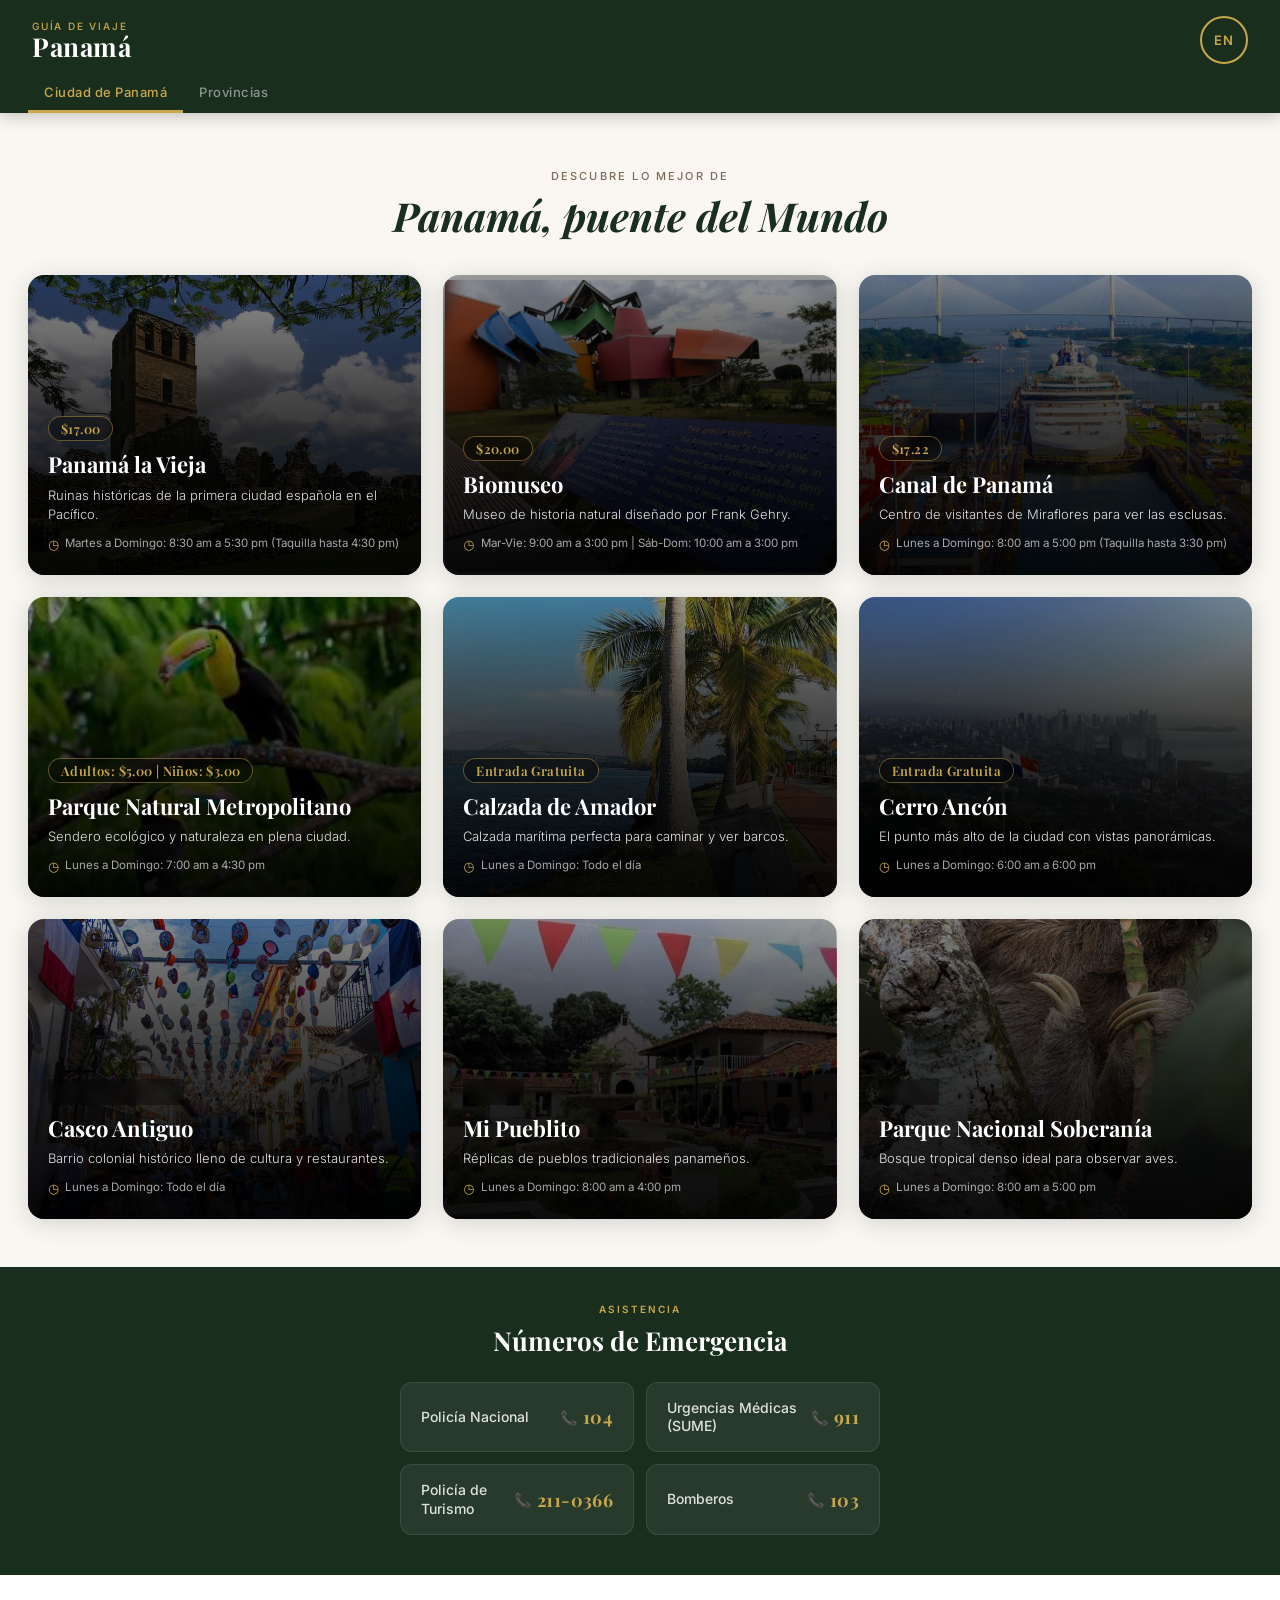
==== index.html @ 53aa110c "Add files via upload" ====
<!DOCTYPE html>
<html lang="es">
<head>
  <meta charset="UTF-8" />
  <meta name="viewport" content="width=device-width, initial-scale=1.0" />
  <title>Guía Turística — Panamá</title>
  <link rel="preconnect" href="https://fonts.googleapis.com" />
  <link rel="preconnect" href="https://fonts.gstatic.com" crossorigin />
  <link href="https://fonts.googleapis.com/css2?family=Playfair+Display:ital,wght@0,400;0,600;0,700;1,400&family=Inter:wght@300;400;500;600&display=swap" rel="stylesheet" />
  <link rel="stylesheet" href="style.css" />
</head>
<body>

  <!-- STICKY HEADER -->
  <header class="site-header">
    <div class="header-inner">
      <div class="header-brand">
        <span class="header-eyebrow" id="txt-eyebrow">Guía de Viaje</span>
        <h1 class="header-title">Panamá</h1>
      </div>
      <button class="lang-toggle" id="langToggle" aria-label="Switch language">
        <span class="lang-active" id="langLabel">EN</span>
      </button>
    </div>

    <!-- FILTER TABS -->
    <nav class="filter-nav" role="tablist">
      <button class="filter-btn active" data-region="ciudad" id="btn-ciudad" role="tab">
        <span id="txt-ciudad">Ciudad de Panamá</span>
      </button>
      <button class="filter-btn" data-region="provincias" id="btn-provincias" role="tab">
        <span id="txt-provincias">Provincias</span>
      </button>
    </nav>
  </header>

  <!-- MAIN CONTENT -->
  <main class="main-content">
    <!-- HERO -->
    <section class="hero">
      <p class="hero-sub" id="txt-hero-sub">Descubre lo mejor de</p>
      <h2 class="hero-heading" id="txt-hero-heading">La Encrucijada del Mundo</h2>
    </section>

    <!-- CARDS GRID -->
    <section class="cards-section">
      <div class="cards-grid" id="cardsGrid"></div>
    </section>

    <!-- EMERGENCY SECTION -->
    <section class="emergency-section" id="emergencySection">
      <div class="emergency-header">
        <span class="section-eyebrow" id="txt-emerg-eyebrow">Asistencia</span>
        <h2 class="section-title" id="txt-emerg-title">Números de Emergencia</h2>
      </div>
      <ul class="emergency-list" id="emergencyList"></ul>
    </section>

    <!-- FOOTER -->
    <footer class="site-footer">
      <p id="txt-footer">Diseñado para viajeros en Panamá · Información sujeta a cambios</p>
    </footer>
  </main>

  <script src="script.js"></script>
</body>
</html>
---- style.css ----
/* ===================================================
   PANAMÁ TOURIST GUIDE — Editorial Tropical Elegante
   =================================================== */

/* ---------- TOKENS ---------- */
:root {
  --c-jungle:    #1A2E1E;
  --c-sand:      #F2E8D9;
  --c-gold:      #C9A84C;
  --c-gold-dark: #A0782A;
  --c-ivory:     #FAF7F2;
  --c-ink:       #2A1F14;
  --c-muted:     #7A6B58;
  --c-white:     #FFFFFF;
  --c-emergency: #8B1A1A;

  --ff-display: 'Playfair Display', Georgia, serif;
  --ff-body:    'Inter', system-ui, sans-serif;

  --radius-card: 16px;
  --radius-btn:  40px;
  --shadow-card: 0 4px 24px rgba(26, 46, 30, 0.18);
  --shadow-soft: 0 2px 12px rgba(0, 0, 0, 0.08);

  --header-h: 112px;
}

/* ---------- RESET & BASE ---------- */
*, *::before, *::after { box-sizing: border-box; margin: 0; padding: 0; }

html { scroll-behavior: smooth; }

body {
  font-family: var(--ff-body);
  background: var(--c-ivory);
  color: var(--c-ink);
  -webkit-font-smoothing: antialiased;
  min-height: 100vh;
}

img { display: block; max-width: 100%; }

ul { list-style: none; }

a { color: inherit; text-decoration: none; }

/* ---------- STICKY HEADER ---------- */
.site-header {
  position: sticky;
  top: 0;
  z-index: 100;
  background: var(--c-jungle);
  box-shadow: 0 2px 16px rgba(0,0,0,0.25);
}

.header-inner {
  display: flex;
  align-items: center;
  justify-content: space-between;
  padding: 14px 20px 0;
}

.header-eyebrow {
  display: block;
  font-family: var(--ff-body);
  font-size: 10px;
  font-weight: 500;
  letter-spacing: 0.18em;
  text-transform: uppercase;
  color: var(--c-gold);
  margin-bottom: 2px;
}

.header-title {
  font-family: var(--ff-display);
  font-size: 26px;
  font-weight: 700;
  color: var(--c-white);
  line-height: 1;
  letter-spacing: 0.02em;
}

/* Language Toggle */
.lang-toggle {
  display: flex;
  align-items: center;
  justify-content: center;
  width: 48px;
  height: 48px;
  border-radius: 50%;
  border: 2px solid var(--c-gold);
  background: transparent;
  cursor: pointer;
  transition: background 0.2s, transform 0.15s;
  flex-shrink: 0;
}

.lang-toggle:hover { background: rgba(201, 168, 76, 0.15); }
.lang-toggle:active { transform: scale(0.93); }

.lang-active {
  font-family: var(--ff-body);
  font-size: 13px;
  font-weight: 600;
  letter-spacing: 0.06em;
  color: var(--c-gold);
}

/* Filter Nav */
.filter-nav {
  display: flex;
  gap: 0;
  padding: 10px 16px 0;
  overflow-x: auto;
  scrollbar-width: none;
}
.filter-nav::-webkit-scrollbar { display: none; }

.filter-btn {
  flex-shrink: 0;
  background: transparent;
  border: none;
  border-bottom: 3px solid transparent;
  color: rgba(255,255,255,0.5);
  font-family: var(--ff-body);
  font-size: 13px;
  font-weight: 500;
  letter-spacing: 0.04em;
  padding: 8px 16px 10px;
  cursor: pointer;
  transition: color 0.2s, border-color 0.2s;
  white-space: nowrap;
}

.filter-btn.active {
  color: var(--c-gold);
  border-bottom-color: var(--c-gold);
}

.filter-btn:hover:not(.active) {
  color: rgba(255,255,255,0.8);
}

/* ---------- HERO ---------- */
.hero {
  padding: 40px 24px 20px;
  text-align: center;
}

.hero-sub {
  font-family: var(--ff-body);
  font-size: 11px;
  font-weight: 500;
  letter-spacing: 0.2em;
  text-transform: uppercase;
  color: var(--c-muted);
  margin-bottom: 10px;
}

.hero-heading {
  font-family: var(--ff-display);
  font-size: clamp(28px, 8vw, 40px);
  font-weight: 700;
  font-style: italic;
  color: var(--c-jungle);
  line-height: 1.15;
}

/* ---------- CARDS SECTION ---------- */
.cards-section {
  padding: 8px 16px 32px;
}

.cards-grid {
  display: grid;
  grid-template-columns: 1fr;
  gap: 20px;
}

/* Card */
.card {
  position: relative;
  border-radius: var(--radius-card);
  overflow: hidden;
  min-height: 260px;
  display: flex;
  flex-direction: column;
  justify-content: flex-end;
  background-color: var(--c-sand);
  background-size: cover;
  background-position: center;
  box-shadow: var(--shadow-card);
  cursor: default;
  transition: transform 0.25s ease, box-shadow 0.25s ease;
}

.card:hover {
  transform: translateY(-3px);
  box-shadow: 0 10px 32px rgba(26, 46, 30, 0.28);
}

/* Dark gradient overlay for text legibility */
.card::before {
  content: '';
  position: absolute;
  inset: 0;
  background: linear-gradient(
    to bottom,
    rgba(0, 0, 0, 0.0) 0%,
    rgba(0, 0, 0, 0.4) 40%,
    rgba(0, 0, 0, 0.78) 100%
  );
  z-index: 1;
}

.card-body {
  position: relative;
  z-index: 2;
  padding: 20px 20px 22px;
}

.card-price {
  display: inline-block;
  font-family: var(--ff-display);
  font-size: 13px;
  font-weight: 600;
  color: var(--c-gold);
  background: rgba(0,0,0,0.35);
  border: 1px solid rgba(201, 168, 76, 0.45);
  border-radius: 20px;
  padding: 3px 12px;
  margin-bottom: 10px;
  letter-spacing: 0.03em;
  backdrop-filter: blur(4px);
}

.card-name {
  font-family: var(--ff-display);
  font-size: 22px;
  font-weight: 700;
  color: var(--c-white);
  line-height: 1.2;
  margin-bottom: 8px;
}

.card-detail {
  font-size: 13px;
  font-weight: 300;
  color: rgba(255,255,255,0.88);
  line-height: 1.5;
  margin-bottom: 10px;
}

.card-schedule {
  display: flex;
  align-items: flex-start;
  gap: 6px;
  font-size: 11.5px;
  color: rgba(255,255,255,0.65);
  font-weight: 400;
  line-height: 1.45;
}

.card-schedule::before {
  content: '◷';
  font-size: 13px;
  color: var(--c-gold);
  flex-shrink: 0;
  line-height: 1.4;
}

/* ---------- EMERGENCY SECTION ---------- */
/* Título principal */
.amenidades-titulo {
  font-family: 'Playfair Display', serif;  /* Elegante, como los títulos del sitio */
}

.emergency-section {
  background: var(--c-jungle);
  margin: 0 0 0 0;
  padding: 36px 20px 40px;
}

.emergency-header {
  text-align: center;
  margin-bottom: 24px;
}

.section-eyebrow {
  display: block;
  font-size: 10px;
  font-weight: 600;
  letter-spacing: 0.2em;
  text-transform: uppercase;
  color: var(--c-gold);
  margin-bottom: 8px;
}

.section-title {
  font-family: var(--ff-display);
  font-size: 26px;
  font-weight: 700;
  color: var(--c-white);
}

.emergency-list {
  display: grid;
  grid-template-columns: 1fr;
  gap: 12px;
  max-width: 480px;
  margin: 0 auto;
}

.emergency-item {
  display: flex;
  align-items: center;
  justify-content: space-between;
  background: rgba(255,255,255,0.06);
  border: 1px solid rgba(255,255,255,0.1);
  border-radius: 12px;
  padding: 16px 20px;
  gap: 12px;
  transition: background 0.2s;
}

.emergency-item:hover {
  background: rgba(201, 168, 76, 0.12);
}

.emergency-name {
  font-size: 14px;
  font-weight: 500;
  color: rgba(255,255,255,0.85);
  line-height: 1.3;
  flex: 1;
}

.emergency-link {
  display: inline-flex;
  align-items: center;
  gap: 6px;
  font-family: var(--ff-display);
  font-size: 18px;
  font-weight: 700;
  color: var(--c-gold);
  flex-shrink: 0;
  letter-spacing: 0.02em;
  transition: color 0.2s;
}

.emergency-link:hover { color: #E8C46A; }

.emergency-link::before {
  content: '📞';
  font-size: 14px;
}

/* ---------- FOOTER ---------- */
.site-footer {
  background: var(--c-white);
  border-top: 1px solid rgba(255,255,255,0.07);
  padding: 20px 24px 36px;
  text-align: center;
}

.site-footer p {
  font-size: 11px;
  color: rgba(255,255,255,0.3);
  letter-spacing: 0.05em;
  line-height: 1.6;
}

/* ---------- EMPTY STATE ---------- */
.empty-state {
  text-align: center;
  padding: 48px 24px;
  color: var(--c-muted);
}

.empty-state p {
  font-family: var(--ff-display);
  font-style: italic;
  font-size: 18px;
}

/* ---------- ENTER ANIMATION ---------- */
@keyframes fadeUp {
  from { opacity: 0; transform: translateY(14px); }
  to   { opacity: 1; transform: translateY(0); }
}

.card {
  animation: fadeUp 0.35s ease both;
}

/* Stagger delay via nth-child */
.card:nth-child(1)  { animation-delay: 0.04s; }
.card:nth-child(2)  { animation-delay: 0.08s; }
.card:nth-child(3)  { animation-delay: 0.12s; }
.card:nth-child(4)  { animation-delay: 0.16s; }
.card:nth-child(5)  { animation-delay: 0.20s; }
.card:nth-child(6)  { animation-delay: 0.24s; }
.card:nth-child(7)  { animation-delay: 0.28s; }
.card:nth-child(8)  { animation-delay: 0.32s; }
.card:nth-child(9)  { animation-delay: 0.36s; }

/* ---------- REDUCED MOTION ---------- */
@media (prefers-reduced-motion: reduce) {
  .card { animation: none; }
  .card:hover { transform: none; }
}

/* ---------- TABLET (480px+) ---------- */
@media (min-width: 480px) {
  .cards-grid {
    grid-template-columns: 1fr 1fr;
    gap: 18px;
  }

  .card { min-height: 300px; }
}

/* ---------- DESKTOP (768px+) ---------- */
@media (min-width: 768px) {
  .header-inner { padding: 16px 32px 0; }
  .filter-nav { padding: 12px 28px 0; }

  .hero { padding: 56px 32px 24px; }

  .cards-section { padding: 12px 28px 48px; }

  .cards-grid {
    grid-template-columns: repeat(3, 1fr);
    gap: 22px;
  }

  .emergency-list {
    grid-template-columns: 1fr 1fr;
  }
}
/* ==========================================
   INICIO ESTILOS: SECCIÓN AMENIDADES
   ========================================== */

.amenidades-section {
  padding: 4rem 1.25rem;
  background-color: #FFFFFF;
}

.amenidades-container {
  max-width: 1100px;
  margin: 0 auto;
}

.amenidades-header {
  text-align: center;
  margin-bottom: 2.5rem;
}

.amenidades-titulo { 
  color: #1A2E1E;
  font-size: 2rem;
  font-weight: 700;
  margin: 0 0 0.5rem;
}

.amenidades-subtitulo {
  color: #A0782A;
  font-size: 1rem;
  opacity: 0.7;
  margin: 0;
}

.amenidades-grid {
  display: grid;
  grid-template-columns: 1fr;
  gap: 1rem;
}

.amenidad-card {
  background-color: #1A2E1E;
  color: #FFFFFF;
  border-radius: 16px;
  padding: 1.25rem 1.5rem;
  display: flex;
  flex-direction: column;
  gap: 0.5rem;
  border: 1px solid rgba(0,0,0,0.07);
  box-shadow: 0 2px 10px rgba(0,0,0,0.06);
}

.amenidad-icono {
  font-size: 2rem;
  line-height: 1;
}

.amenidad-nombre {
  font-size: 1rem;
  font-weight: 600;
  margin: 0;
}

.amenidad-desc {
  font-size: 0.875rem;
  opacity: 0.65;
  margin: 0;
  line-height: 1.6;
}

@media (min-width: 600px) {
  .amenidades-grid {
    grid-template-columns: repeat(2, 1fr);
  }
}

@media (min-width: 960px) {
  .amenidades-grid {
    grid-template-columns: repeat(3, 1fr);
  }
}
/* ==========================================
   INICIO ESTILOS: SECCIÓN AMENIDADES
   ========================================== */

.amenidades-section {
  padding: 4rem 1.25rem;
  background-color: #f5f5f5; /* Ajusta al fondo de tu sitio */
}

.amenidades-container {
  max-width: 1100px;
  margin: 0 auto;
}

.amenidades-header {
  text-align: center;
  margin-bottom: 2.5rem;
}

.amenidades-titulo {
  font-family: 'Playfair Display', serif;
  font-size: 2rem;
  font-weight: 700;
  margin: 0 0 0.5rem;
}

.amenidades-subtitulo {
  font-family: 'Inter', sans-serif;
  font-size: 1rem;
  opacity: 0.65;
  margin: 0;
}

.amenidades-grid {
  display: grid;
  grid-template-columns: 1fr;
  gap: 1rem;
}

.amenidad-card {
  background-color: #1A2E1E;
  border-radius: 16px;
  padding: 1.25rem 1.5rem;
  display: flex;
  flex-direction: column;
  gap: 0.5rem;
  border: 1px solid rgba(0,0,0,0.07);
  box-shadow: 0 2px 10px rgba(0,0,0,0.06);
  transition: transform 0.2s ease;
}

.amenidad-card:hover {
  transform: translateY(-3px);
}

.amenidad-icono {
  font-size: 2rem;
  line-height: 1;
}

.amenidad-nombre {
  font-family: 'Inter', sans-serif;
  font-size: 1rem;
  font-weight: 600;
  margin: 0;
}

.amenidad-desc {
  font-family: 'Inter', sans-serif;
  font-size: 0.875rem;
  opacity: 0.65;
  margin: 0;
  line-height: 1.6;
}

@media (min-width: 600px) {
  .amenidades-grid { grid-template-columns: repeat(2, 1fr); }
}

@media (min-width: 960px) {
  .amenidades-grid { grid-template-columns: repeat(3, 1fr); }
  .amenidades-titulo { font-size: 2.5rem; }
}

/* ==========================================
   FIN ESTILOS: SECCIÓN AMENIDADES
   ========================================== */
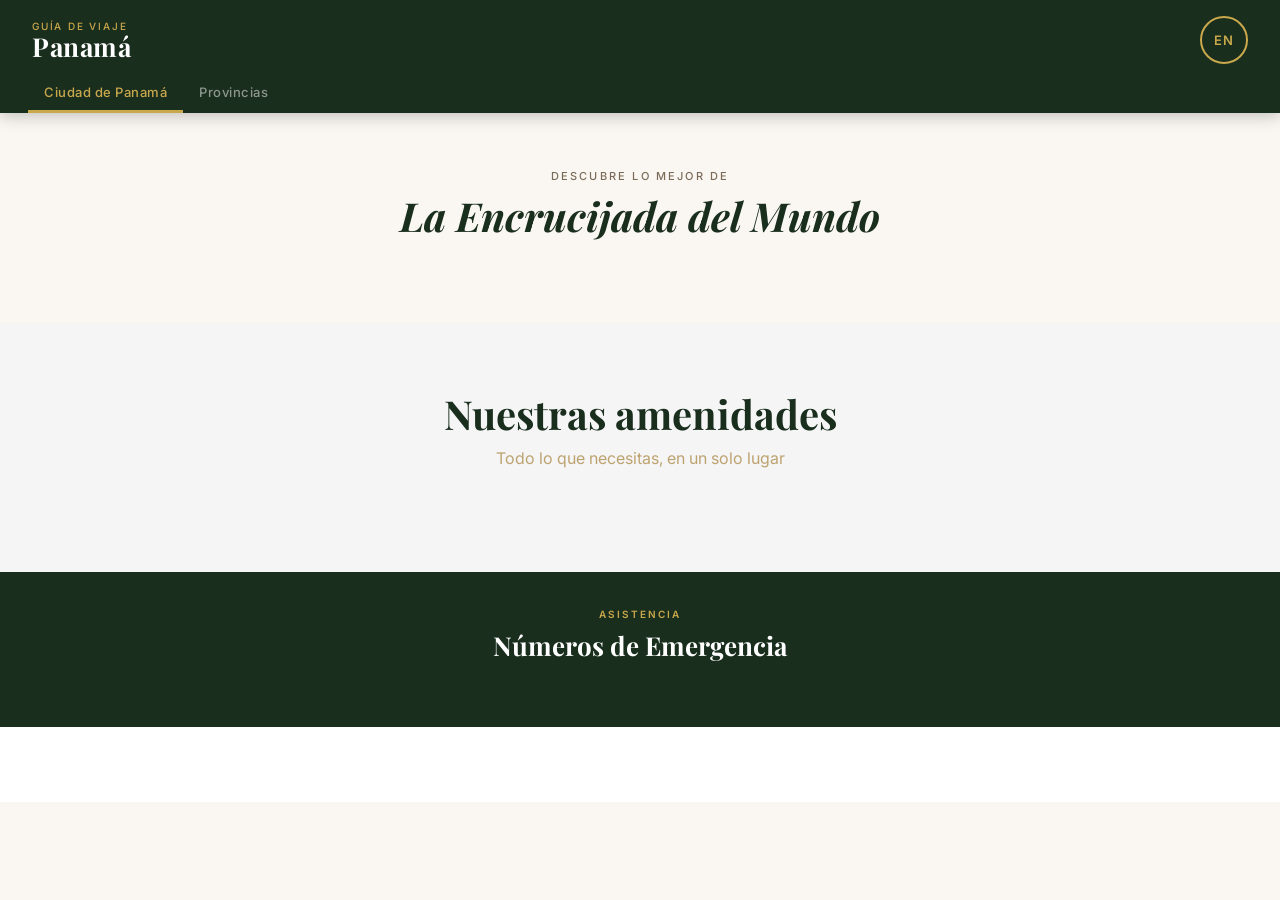
==== commit a75bad6b: "Rename index (2).html to index.html" ====
--- a/index.html
+++ b/index.html
@@ -36,6 +36,7 @@
 
   <!-- MAIN CONTENT -->
   <main class="main-content">
+
     <!-- HERO -->
     <section class="hero">
       <p class="hero-sub" id="txt-hero-sub">Descubre lo mejor de</p>
@@ -46,6 +47,22 @@
     <section class="cards-section">
       <div class="cards-grid" id="cardsGrid"></div>
     </section>
+
+    <!-- ==========================================
+         INICIO SECCIÓN: AMENIDADES
+         ========================================== -->
+    <section id="amenidades" class="amenidades-section">
+      <div class="amenidades-container">
+        <div class="amenidades-header">
+          <h2 class="amenidades-titulo" id="txt-amen-titulo">Nuestras amenidades</h2>
+          <p class="amenidades-subtitulo" id="txt-amen-subtitulo">Todo lo que necesitas, en un solo lugar</p>
+        </div>
+        <div class="amenidades-grid" id="amenidadesGrid"></div>
+      </div>
+    </section>
+    <!-- ==========================================
+         FIN SECCIÓN: AMENIDADES
+         ========================================== -->
 
     <!-- EMERGENCY SECTION -->
     <section class="emergency-section" id="emergencySection">
@@ -60,6 +77,7 @@
     <footer class="site-footer">
       <p id="txt-footer">Diseñado para viajeros en Panamá · Información sujeta a cambios</p>
     </footer>
+
   </main>
 
   <script src="script.js"></script>
--- a/style.css
+++ b/style.css
@@ -601,6 +601,89 @@
   .amenidades-grid { grid-template-columns: repeat(3, 1fr); }
   .amenidades-titulo { font-size: 2.5rem; }
 }
+/* ==========================================
+   INICIO ESTILOS: SECCIÓN AMENIDADES
+   ========================================== */
+
+.amenidades-section {
+  padding: 4rem 1.25rem;
+  background-color: #f5f5f5; /* Ajusta al fondo de tu sitio */
+}
+
+.amenidades-container {
+  max-width: 1100px;
+  margin: 0 auto;
+}
+
+.amenidades-header {
+  text-align: center;
+  margin-bottom: 2.5rem;
+}
+
+.amenidades-titulo {
+  font-family: 'Playfair Display', serif;
+  font-size: 2rem;
+  font-weight: 700;
+  margin: 0 0 0.5rem;
+}
+
+.amenidades-subtitulo {
+  font-family: 'Inter', sans-serif;
+  font-size: 1rem;
+  opacity: 0.65;
+  margin: 0;
+}
+
+.amenidades-grid {
+  display: grid;
+  grid-template-columns: 1fr;
+  gap: 1rem;
+}
+
+.amenidad-card {
+  background-color: #ffffff;
+  border-radius: 16px;
+  padding: 1.25rem 1.5rem;
+  display: flex;
+  flex-direction: column;
+  gap: 0.5rem;
+  border: 1px solid rgba(0,0,0,0.07);
+  box-shadow: 0 2px 10px rgba(0,0,0,0.06);
+  transition: transform 0.2s ease;
+}
+
+.amenidad-card:hover {
+  transform: translateY(-3px);
+}
+
+.amenidad-icono {
+  font-size: 2rem;
+  line-height: 1;
+}
+
+.amenidad-nombre {
+  font-family: 'Inter', sans-serif;
+  font-size: 1rem;
+  font-weight: 600;
+  margin: 0;
+}
+
+.amenidad-desc {
+  font-family: 'Inter', sans-serif;
+  font-size: 0.875rem;
+  opacity: 0.65;
+  margin: 0;
+  line-height: 1.6;
+}
+
+@media (min-width: 600px) {
+  .amenidades-grid { grid-template-columns: repeat(2, 1fr); }
+}
+
+@media (min-width: 960px) {
+  .amenidades-grid { grid-template-columns: repeat(3, 1fr); }
+  .amenidades-titulo { font-size: 2.5rem; }
+}
 
 /* ==========================================
    FIN ESTILOS: SECCIÓN AMENIDADES
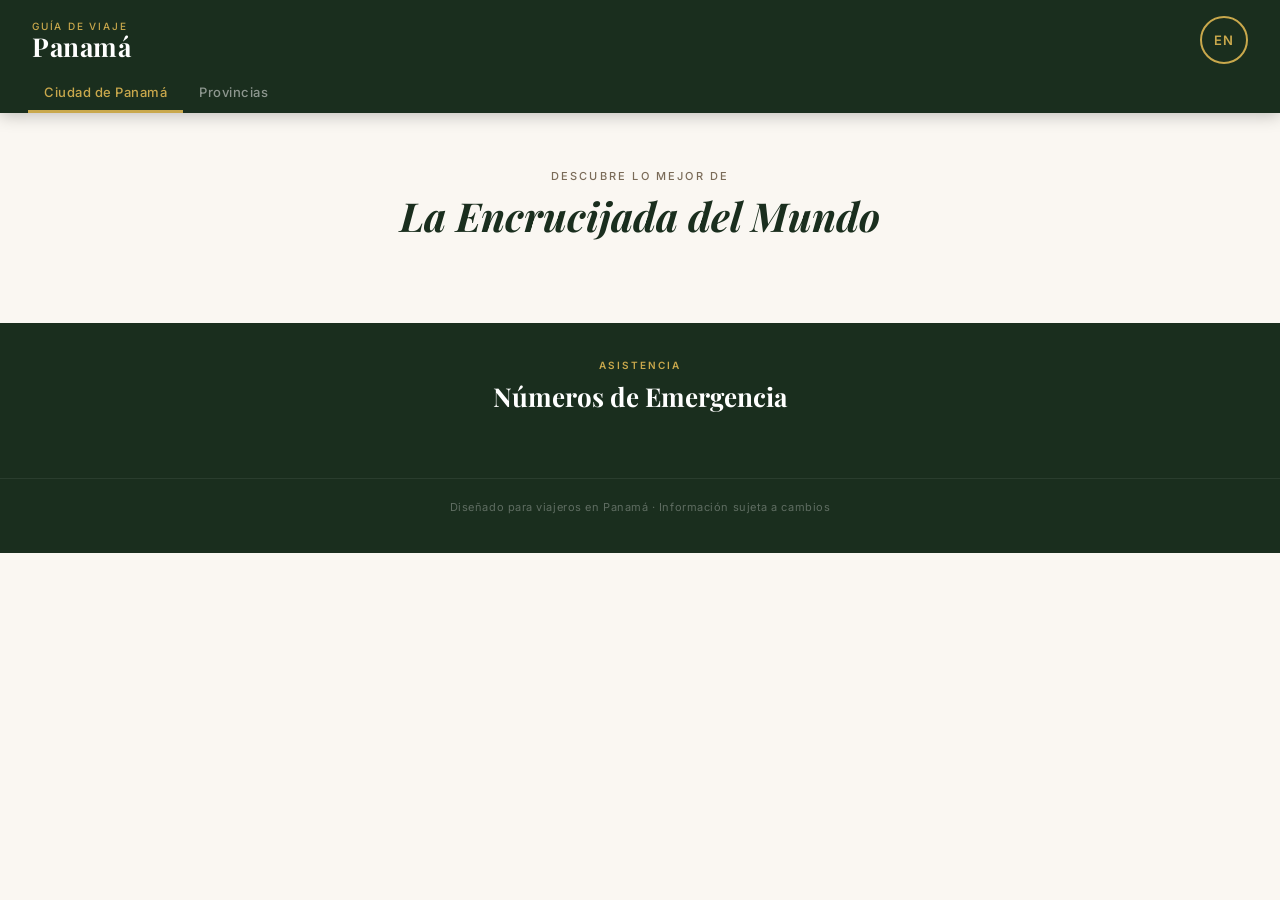
==== commit 9e1d5b98: "Add files via upload" ====
--- a/index.html
+++ b/index.html
@@ -36,7 +36,6 @@
 
   <!-- MAIN CONTENT -->
   <main class="main-content">
-
     <!-- HERO -->
     <section class="hero">
       <p class="hero-sub" id="txt-hero-sub">Descubre lo mejor de</p>
@@ -47,22 +46,6 @@
     <section class="cards-section">
       <div class="cards-grid" id="cardsGrid"></div>
     </section>
-
-    <!-- ==========================================
-         INICIO SECCIÓN: AMENIDADES
-         ========================================== -->
-    <section id="amenidades" class="amenidades-section">
-      <div class="amenidades-container">
-        <div class="amenidades-header">
-          <h2 class="amenidades-titulo" id="txt-amen-titulo">Nuestras amenidades</h2>
-          <p class="amenidades-subtitulo" id="txt-amen-subtitulo">Todo lo que necesitas, en un solo lugar</p>
-        </div>
-        <div class="amenidades-grid" id="amenidadesGrid"></div>
-      </div>
-    </section>
-    <!-- ==========================================
-         FIN SECCIÓN: AMENIDADES
-         ========================================== -->
 
     <!-- EMERGENCY SECTION -->
     <section class="emergency-section" id="emergencySection">
@@ -77,7 +60,6 @@
     <footer class="site-footer">
       <p id="txt-footer">Diseñado para viajeros en Panamá · Información sujeta a cambios</p>
     </footer>
-
   </main>
 
   <script src="script.js"></script>
--- a/style.css
+++ b/style.css
@@ -186,7 +186,7 @@
   display: flex;
   flex-direction: column;
   justify-content: flex-end;
-  background-color: var(--c-sand);
+  background-color: var(--c-jungle);
   background-size: cover;
   background-position: center;
   box-shadow: var(--shadow-card);
@@ -270,11 +270,6 @@
 }
 
 /* ---------- EMERGENCY SECTION ---------- */
-/* Título principal */
-.amenidades-titulo {
-  font-family: 'Playfair Display', serif;  /* Elegante, como los títulos del sitio */
-}
-
 .emergency-section {
   background: var(--c-jungle);
   margin: 0 0 0 0;
@@ -357,7 +352,7 @@
 
 /* ---------- FOOTER ---------- */
 .site-footer {
-  background: var(--c-white);
+  background: var(--c-jungle);
   border-top: 1px solid rgba(255,255,255,0.07);
   padding: 20px 24px 36px;
   text-align: center;
@@ -438,13 +433,14 @@
     grid-template-columns: 1fr 1fr;
   }
 }
+
 /* ==========================================
    INICIO ESTILOS: SECCIÓN AMENIDADES
    ========================================== */
 
 .amenidades-section {
-  padding: 4rem 1.25rem;
-  background-color: #FFFFFF;
+  padding: 48px 20px;
+  background: var(--c-sand);
 }
 
 .amenidades-container {
@@ -454,235 +450,79 @@
 
 .amenidades-header {
   text-align: center;
-  margin-bottom: 2.5rem;
-}
-
-.amenidades-titulo { 
-  color: #1A2E1E;
-  font-size: 2rem;
+  margin-bottom: 2rem;
+}
+
+.amenidades-titulo {
+  font-family: var(--ff-display);
+  font-size: clamp(24px, 6vw, 34px);
   font-weight: 700;
-  margin: 0 0 0.5rem;
+  font-style: italic;
+  color: var(--c-jungle);
+  margin-bottom: 8px;
 }
 
 .amenidades-subtitulo {
-  color: #A0782A;
-  font-size: 1rem;
-  opacity: 0.7;
-  margin: 0;
+  font-family: var(--ff-body);
+  font-size: 13px;
+  font-weight: 500;
+  letter-spacing: 0.15em;
+  text-transform: uppercase;
+  color: var(--c-muted);
 }
 
 .amenidades-grid {
   display: grid;
   grid-template-columns: 1fr;
-  gap: 1rem;
+  gap: 14px;
 }
 
 .amenidad-card {
-  background-color: #1A2E1E;
-  color: #FFFFFF;
-  border-radius: 16px;
+  background: var(--c-ivory);
+  border-radius: var(--radius-card);
   padding: 1.25rem 1.5rem;
   display: flex;
   flex-direction: column;
-  gap: 0.5rem;
-  border: 1px solid rgba(0,0,0,0.07);
-  box-shadow: 0 2px 10px rgba(0,0,0,0.06);
+  gap: 6px;
+  border: 1px solid rgba(26, 46, 30, 0.1);
+  box-shadow: var(--shadow-soft);
+  transition: transform 0.2s ease, box-shadow 0.2s ease;
+}
+
+.amenidad-card:hover {
+  transform: translateY(-3px);
+  box-shadow: var(--shadow-card);
 }
 
 .amenidad-icono {
   font-size: 2rem;
   line-height: 1;
+  margin-bottom: 4px;
 }
 
 .amenidad-nombre {
+  font-family: var(--ff-display);
   font-size: 1rem;
   font-weight: 600;
+  color: var(--c-jungle);
   margin: 0;
 }
 
 .amenidad-desc {
-  font-size: 0.875rem;
-  opacity: 0.65;
+  font-family: var(--ff-body);
+  font-size: 0.85rem;
+  color: var(--c-muted);
   margin: 0;
   line-height: 1.6;
 }
 
-@media (min-width: 600px) {
-  .amenidades-grid {
-    grid-template-columns: repeat(2, 1fr);
-  }
-}
-
-@media (min-width: 960px) {
-  .amenidades-grid {
-    grid-template-columns: repeat(3, 1fr);
-  }
-}
-/* ==========================================
-   INICIO ESTILOS: SECCIÓN AMENIDADES
-   ========================================== */
-
-.amenidades-section {
-  padding: 4rem 1.25rem;
-  background-color: #f5f5f5; /* Ajusta al fondo de tu sitio */
-}
-
-.amenidades-container {
-  max-width: 1100px;
-  margin: 0 auto;
-}
-
-.amenidades-header {
-  text-align: center;
-  margin-bottom: 2.5rem;
-}
-
-.amenidades-titulo {
-  font-family: 'Playfair Display', serif;
-  font-size: 2rem;
-  font-weight: 700;
-  margin: 0 0 0.5rem;
-}
-
-.amenidades-subtitulo {
-  font-family: 'Inter', sans-serif;
-  font-size: 1rem;
-  opacity: 0.65;
-  margin: 0;
-}
-
-.amenidades-grid {
-  display: grid;
-  grid-template-columns: 1fr;
-  gap: 1rem;
-}
-
-.amenidad-card {
-  background-color: #1A2E1E;
-  border-radius: 16px;
-  padding: 1.25rem 1.5rem;
-  display: flex;
-  flex-direction: column;
-  gap: 0.5rem;
-  border: 1px solid rgba(0,0,0,0.07);
-  box-shadow: 0 2px 10px rgba(0,0,0,0.06);
-  transition: transform 0.2s ease;
-}
-
-.amenidad-card:hover {
-  transform: translateY(-3px);
-}
-
-.amenidad-icono {
-  font-size: 2rem;
-  line-height: 1;
-}
-
-.amenidad-nombre {
-  font-family: 'Inter', sans-serif;
-  font-size: 1rem;
-  font-weight: 600;
-  margin: 0;
-}
-
-.amenidad-desc {
-  font-family: 'Inter', sans-serif;
-  font-size: 0.875rem;
-  opacity: 0.65;
-  margin: 0;
-  line-height: 1.6;
-}
-
-@media (min-width: 600px) {
+@media (min-width: 480px) {
   .amenidades-grid { grid-template-columns: repeat(2, 1fr); }
 }
 
-@media (min-width: 960px) {
+@media (min-width: 768px) {
   .amenidades-grid { grid-template-columns: repeat(3, 1fr); }
-  .amenidades-titulo { font-size: 2.5rem; }
-}
-/* ==========================================
-   INICIO ESTILOS: SECCIÓN AMENIDADES
-   ========================================== */
-
-.amenidades-section {
-  padding: 4rem 1.25rem;
-  background-color: #f5f5f5; /* Ajusta al fondo de tu sitio */
-}
-
-.amenidades-container {
-  max-width: 1100px;
-  margin: 0 auto;
-}
-
-.amenidades-header {
-  text-align: center;
-  margin-bottom: 2.5rem;
-}
-
-.amenidades-titulo {
-  font-family: 'Playfair Display', serif;
-  font-size: 2rem;
-  font-weight: 700;
-  margin: 0 0 0.5rem;
-}
-
-.amenidades-subtitulo {
-  font-family: 'Inter', sans-serif;
-  font-size: 1rem;
-  opacity: 0.65;
-  margin: 0;
-}
-
-.amenidades-grid {
-  display: grid;
-  grid-template-columns: 1fr;
-  gap: 1rem;
-}
-
-.amenidad-card {
-  background-color: #ffffff;
-  border-radius: 16px;
-  padding: 1.25rem 1.5rem;
-  display: flex;
-  flex-direction: column;
-  gap: 0.5rem;
-  border: 1px solid rgba(0,0,0,0.07);
-  box-shadow: 0 2px 10px rgba(0,0,0,0.06);
-  transition: transform 0.2s ease;
-}
-
-.amenidad-card:hover {
-  transform: translateY(-3px);
-}
-
-.amenidad-icono {
-  font-size: 2rem;
-  line-height: 1;
-}
-
-.amenidad-nombre {
-  font-family: 'Inter', sans-serif;
-  font-size: 1rem;
-  font-weight: 600;
-  margin: 0;
-}
-
-.amenidad-desc {
-  font-family: 'Inter', sans-serif;
-  font-size: 0.875rem;
-  opacity: 0.65;
-  margin: 0;
-  line-height: 1.6;
-}
-
-@media (min-width: 600px) {
-  .amenidades-grid { grid-template-columns: repeat(2, 1fr); }
-}
-
-@media (min-width: 960px) {
-  .amenidades-grid { grid-template-columns: repeat(3, 1fr); }
-  .amenidades-titulo { font-size: 2.5rem; }
+  .amenidades-section { padding: 56px 32px; }
 }
 
 /* ==========================================
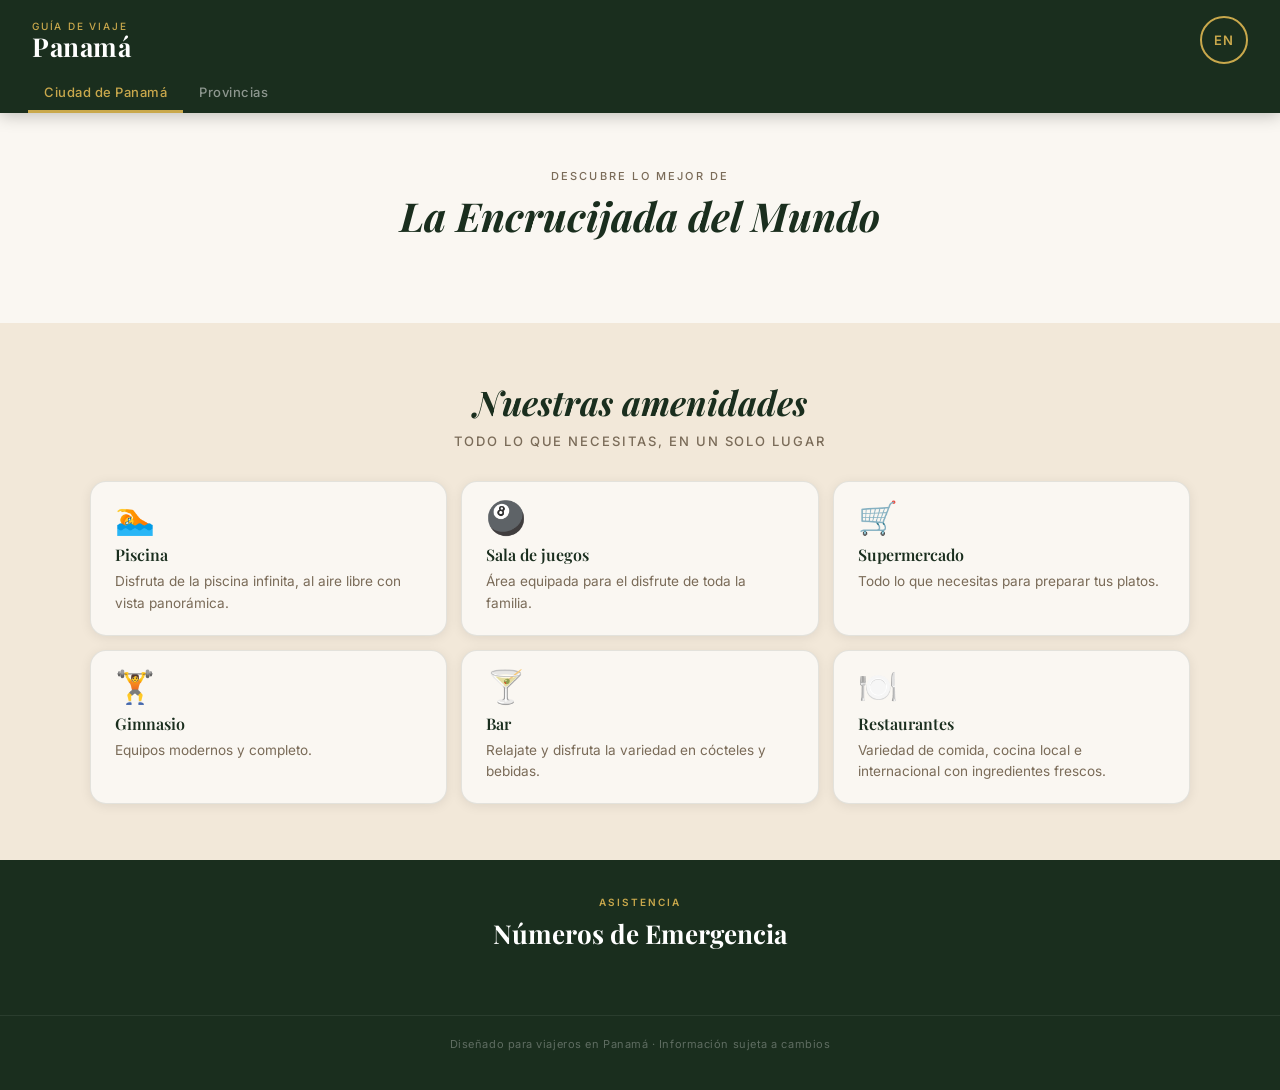
==== commit 34cc33ba: "Add files via upload" ====
--- a/index.html
+++ b/index.html
@@ -1,67 +1,121 @@
-<!DOCTYPE html>
-<html lang="es">
-<head>
-  <meta charset="UTF-8" />
-  <meta name="viewport" content="width=device-width, initial-scale=1.0" />
-  <title>Guía Turística — Panamá</title>
-  <link rel="preconnect" href="https://fonts.googleapis.com" />
-  <link rel="preconnect" href="https://fonts.gstatic.com" crossorigin />
-  <link href="https://fonts.googleapis.com/css2?family=Playfair+Display:ital,wght@0,400;0,600;0,700;1,400&family=Inter:wght@300;400;500;600&display=swap" rel="stylesheet" />
-  <link rel="stylesheet" href="style.css" />
-</head>
-<body>
-
-  <!-- STICKY HEADER -->
-  <header class="site-header">
-    <div class="header-inner">
-      <div class="header-brand">
-        <span class="header-eyebrow" id="txt-eyebrow">Guía de Viaje</span>
-        <h1 class="header-title">Panamá</h1>
-      </div>
-      <button class="lang-toggle" id="langToggle" aria-label="Switch language">
-        <span class="lang-active" id="langLabel">EN</span>
-      </button>
-    </div>
-
-    <!-- FILTER TABS -->
-    <nav class="filter-nav" role="tablist">
-      <button class="filter-btn active" data-region="ciudad" id="btn-ciudad" role="tab">
-        <span id="txt-ciudad">Ciudad de Panamá</span>
-      </button>
-      <button class="filter-btn" data-region="provincias" id="btn-provincias" role="tab">
-        <span id="txt-provincias">Provincias</span>
-      </button>
-    </nav>
-  </header>
-
-  <!-- MAIN CONTENT -->
-  <main class="main-content">
-    <!-- HERO -->
-    <section class="hero">
-      <p class="hero-sub" id="txt-hero-sub">Descubre lo mejor de</p>
-      <h2 class="hero-heading" id="txt-hero-heading">La Encrucijada del Mundo</h2>
-    </section>
-
-    <!-- CARDS GRID -->
-    <section class="cards-section">
-      <div class="cards-grid" id="cardsGrid"></div>
-    </section>
-
-    <!-- EMERGENCY SECTION -->
-    <section class="emergency-section" id="emergencySection">
-      <div class="emergency-header">
-        <span class="section-eyebrow" id="txt-emerg-eyebrow">Asistencia</span>
-        <h2 class="section-title" id="txt-emerg-title">Números de Emergencia</h2>
-      </div>
-      <ul class="emergency-list" id="emergencyList"></ul>
-    </section>
-
-    <!-- FOOTER -->
-    <footer class="site-footer">
-      <p id="txt-footer">Diseñado para viajeros en Panamá · Información sujeta a cambios</p>
-    </footer>
-  </main>
-
-  <script src="script.js"></script>
-</body>
-</html>
+<!DOCTYPE html>
+<html lang="es">
+<head>
+  <meta charset="UTF-8" />
+  <meta name="viewport" content="width=device-width, initial-scale=1.0" />
+  <title>Guía Turística — Panamá</title>
+  <link rel="preconnect" href="https://fonts.googleapis.com" />
+  <link rel="preconnect" href="https://fonts.gstatic.com" crossorigin />
+  <link href="https://fonts.googleapis.com/css2?family=Playfair+Display:ital,wght@0,400;0,600;0,700;1,400&family=Inter:wght@300;400;500;600&display=swap" rel="stylesheet" />
+  <link rel="stylesheet" href="style.css" />
+</head>
+<body>
+
+  <!-- STICKY HEADER -->
+  <header class="site-header">
+    <div class="header-inner">
+      <div class="header-brand">
+        <span class="header-eyebrow" id="txt-eyebrow">Guía de Viaje</span>
+        <h1 class="header-title">Panamá</h1>
+      </div>
+      <button class="lang-toggle" id="langToggle" aria-label="Switch language">
+        <span class="lang-active" id="langLabel">EN</span>
+      </button>
+    </div>
+
+    <!-- FILTER TABS -->
+    <nav class="filter-nav" role="tablist">
+      <button class="filter-btn active" data-region="ciudad" id="btn-ciudad" role="tab">
+        <span id="txt-ciudad">Ciudad de Panamá</span>
+      </button>
+      <button class="filter-btn" data-region="provincias" id="btn-provincias" role="tab">
+        <span id="txt-provincias">Provincias</span>
+      </button>
+    </nav>
+  </header>
+
+  <!-- MAIN CONTENT -->
+  <main class="main-content">
+    <!-- HERO -->
+    <section class="hero">
+      <p class="hero-sub" id="txt-hero-sub">Descubre lo mejor de</p>
+      <h2 class="hero-heading" id="txt-hero-heading">La Encrucijada del Mundo</h2>
+    </section>
+
+    <!-- CARDS GRID -->
+    <section class="cards-section">
+      <div class="cards-grid" id="cardsGrid"></div>
+    </section>
+<!-- ==========================================
+     INICIO SECCIÓN: AMENIDADES
+     ========================================== -->
+<section id="amenidades" class="amenidades-section">
+  <div class="amenidades-container">
+
+    <div class="amenidades-header">
+      <h2 class="amenidades-titulo">Nuestras amenidades</h2>
+      <p class="amenidades-subtitulo">Todo lo que necesitas, en un solo lugar</p>
+    </div>
+
+    <div class="amenidades-grid">
+
+      <div class="amenidad-card">
+        <div class="amenidad-icono">🏊</div>
+        <h3 class="amenidad-nombre">Piscina</h3>
+        <p class="amenidad-desc">Disfruta de la piscina infinita, al aire libre con vista panorámica.</p>
+      </div>
+
+      <div class="amenidad-card">
+        <div class="amenidad-icono">🎱</div>
+        <h3 class="amenidad-nombre">Sala de juegos</h3>
+        <p class="amenidad-desc">Área equipada para el disfrute de toda la familia.</p>
+      </div>
+
+      <div class="amenidad-card">
+        <div class="amenidad-icono">🛒</div>
+        <h3 class="amenidad-nombre">Supermercado</h3>
+        <p class="amenidad-desc">Todo lo que necesitas para preparar tus platos.</p>
+      </div>
+
+      <div class="amenidad-card">
+        <div class="amenidad-icono">🏋️</div>
+        <h3 class="amenidad-nombre">Gimnasio</h3>
+        <p class="amenidad-desc">Equipos modernos y completo.</p>
+      </div>
+
+      <div class="amenidad-card">
+        <div class="amenidad-icono">🍸</div>
+        <h3 class="amenidad-nombre">Bar</h3>
+        <p class="amenidad-desc">Relajate y disfruta la variedad en cócteles y bebidas.</p>
+      </div>
+
+      <div class="amenidad-card">
+        <div class="amenidad-icono">🍽️</div>
+        <h3 class="amenidad-nombre">Restaurantes</h3>
+        <p class="amenidad-desc">Variedad de comida, cocina local e internacional con ingredientes frescos.</p>
+      </div>
+
+    </div>
+  </div>
+</section>
+<!-- ==========================================
+     FIN SECCIÓN: AMENIDADES
+     ========================================== -->
+    <!-- EMERGENCY SECTION -->
+    <section class="emergency-section" id="emergencySection">
+      <div class="emergency-header">
+        <span class="section-eyebrow" id="txt-emerg-eyebrow">Asistencia</span>
+        <h2 class="section-title" id="txt-emerg-title">Números de Emergencia</h2>
+      </div>
+      <ul class="emergency-list" id="emergencyList"></ul>
+    </section>
+
+    <!-- FOOTER -->
+    <footer class="site-footer">
+      <p id="txt-footer">Diseñado para viajeros en Panamá · Información sujeta a cambios</p>
+    </footer>
+  </main>
+
+  <script src="script.js"></script>
+</body>
+</html>
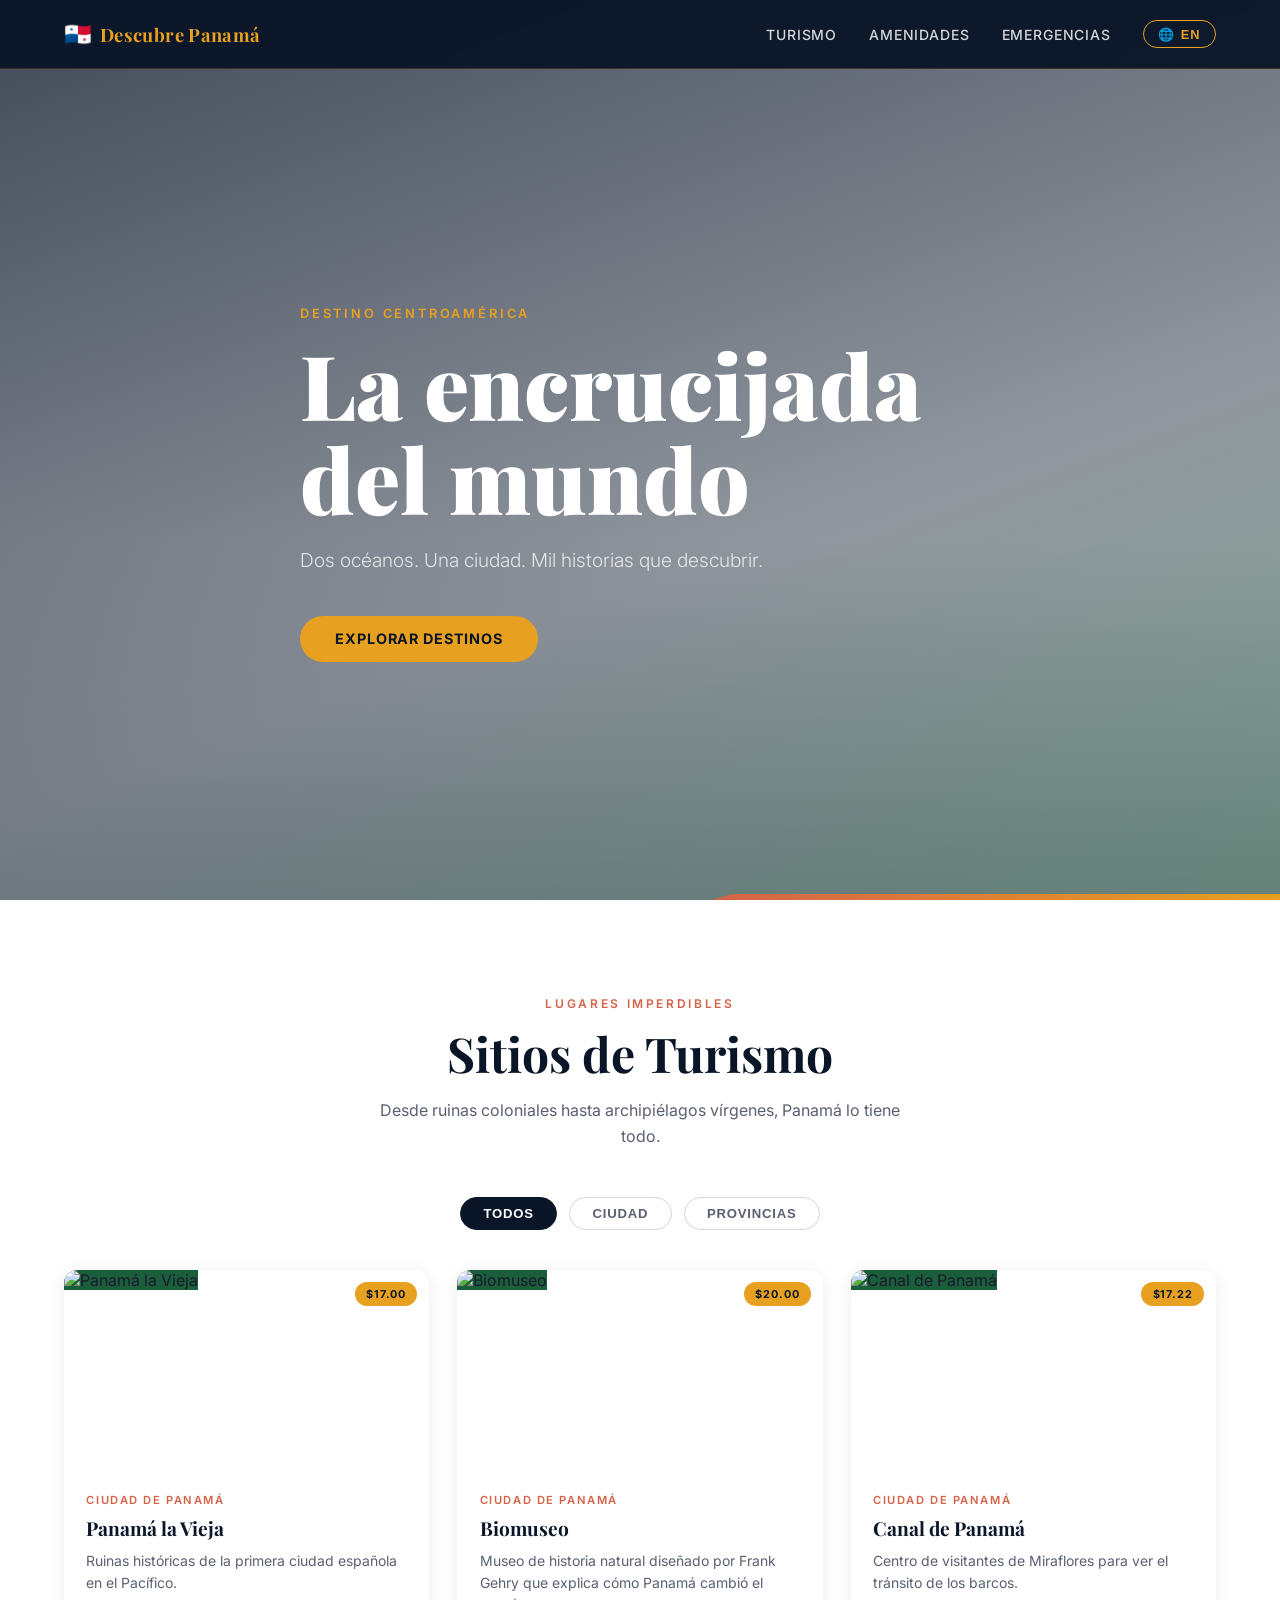
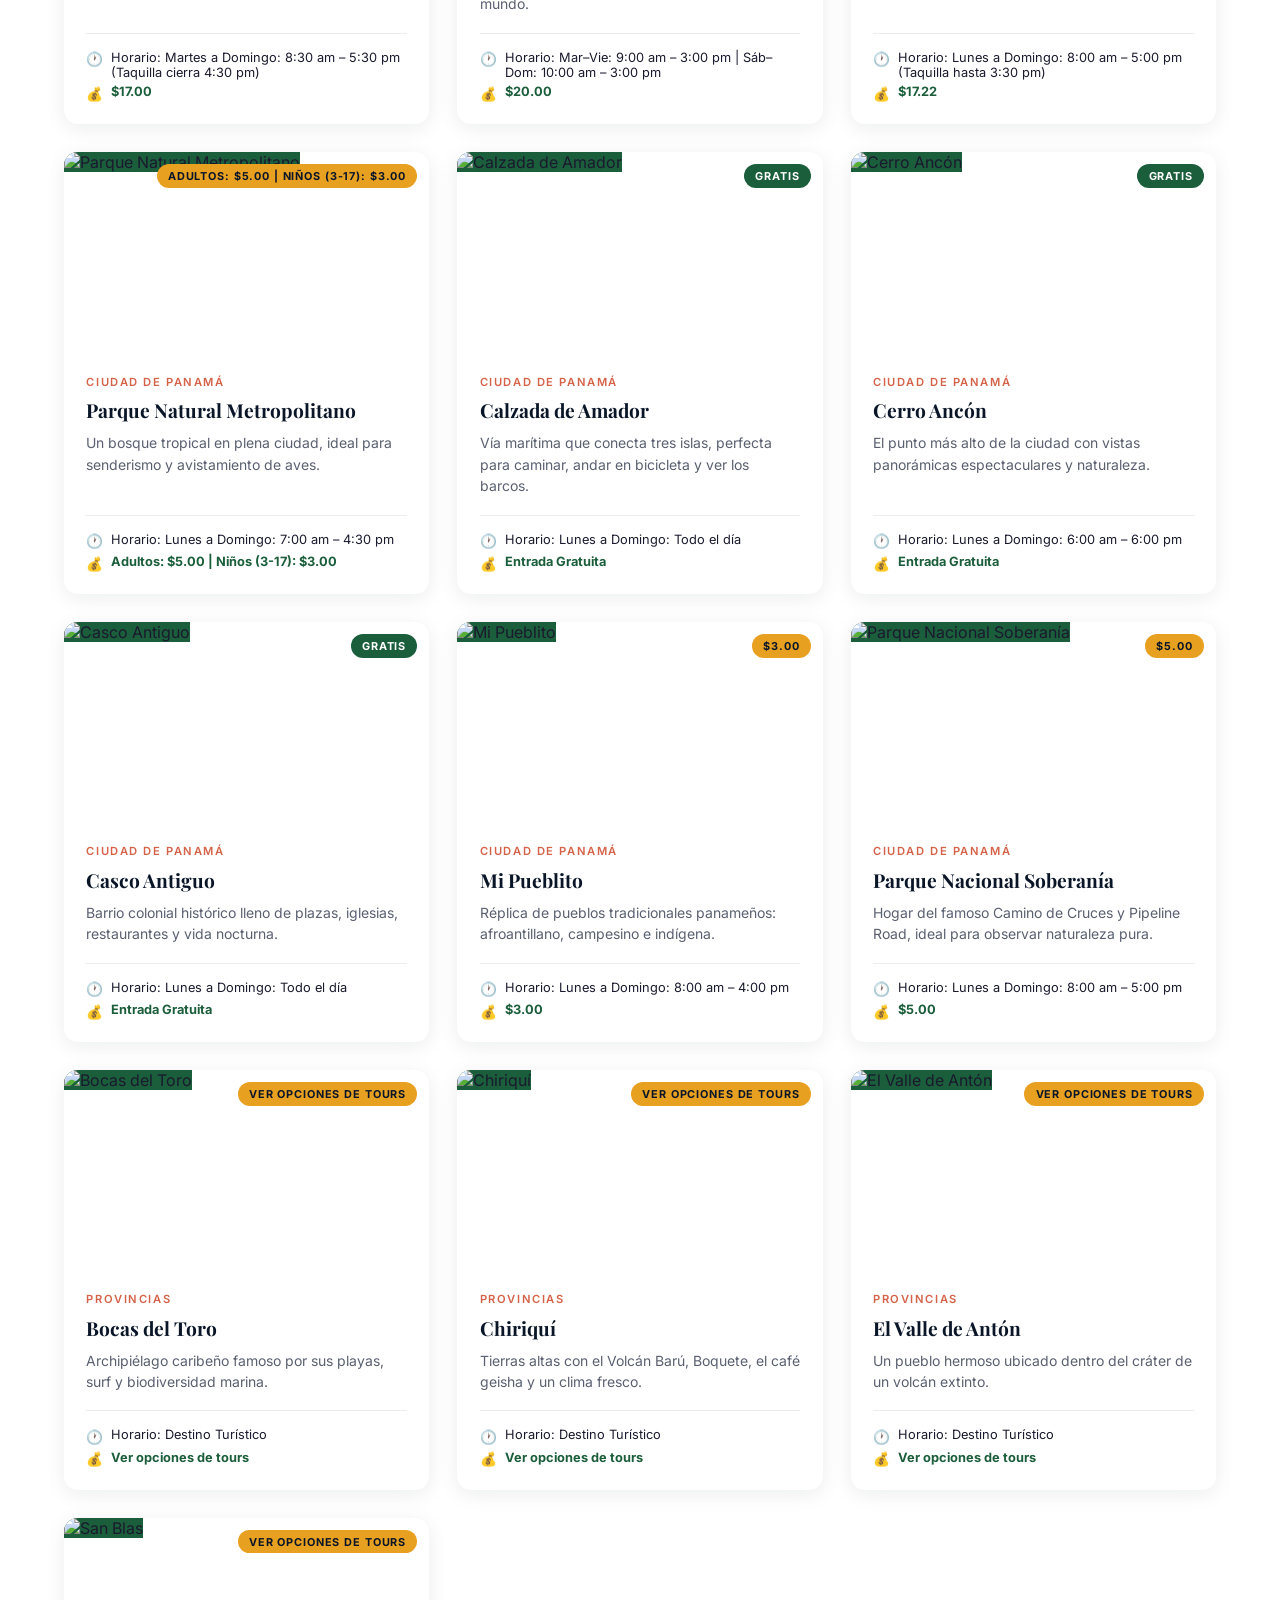
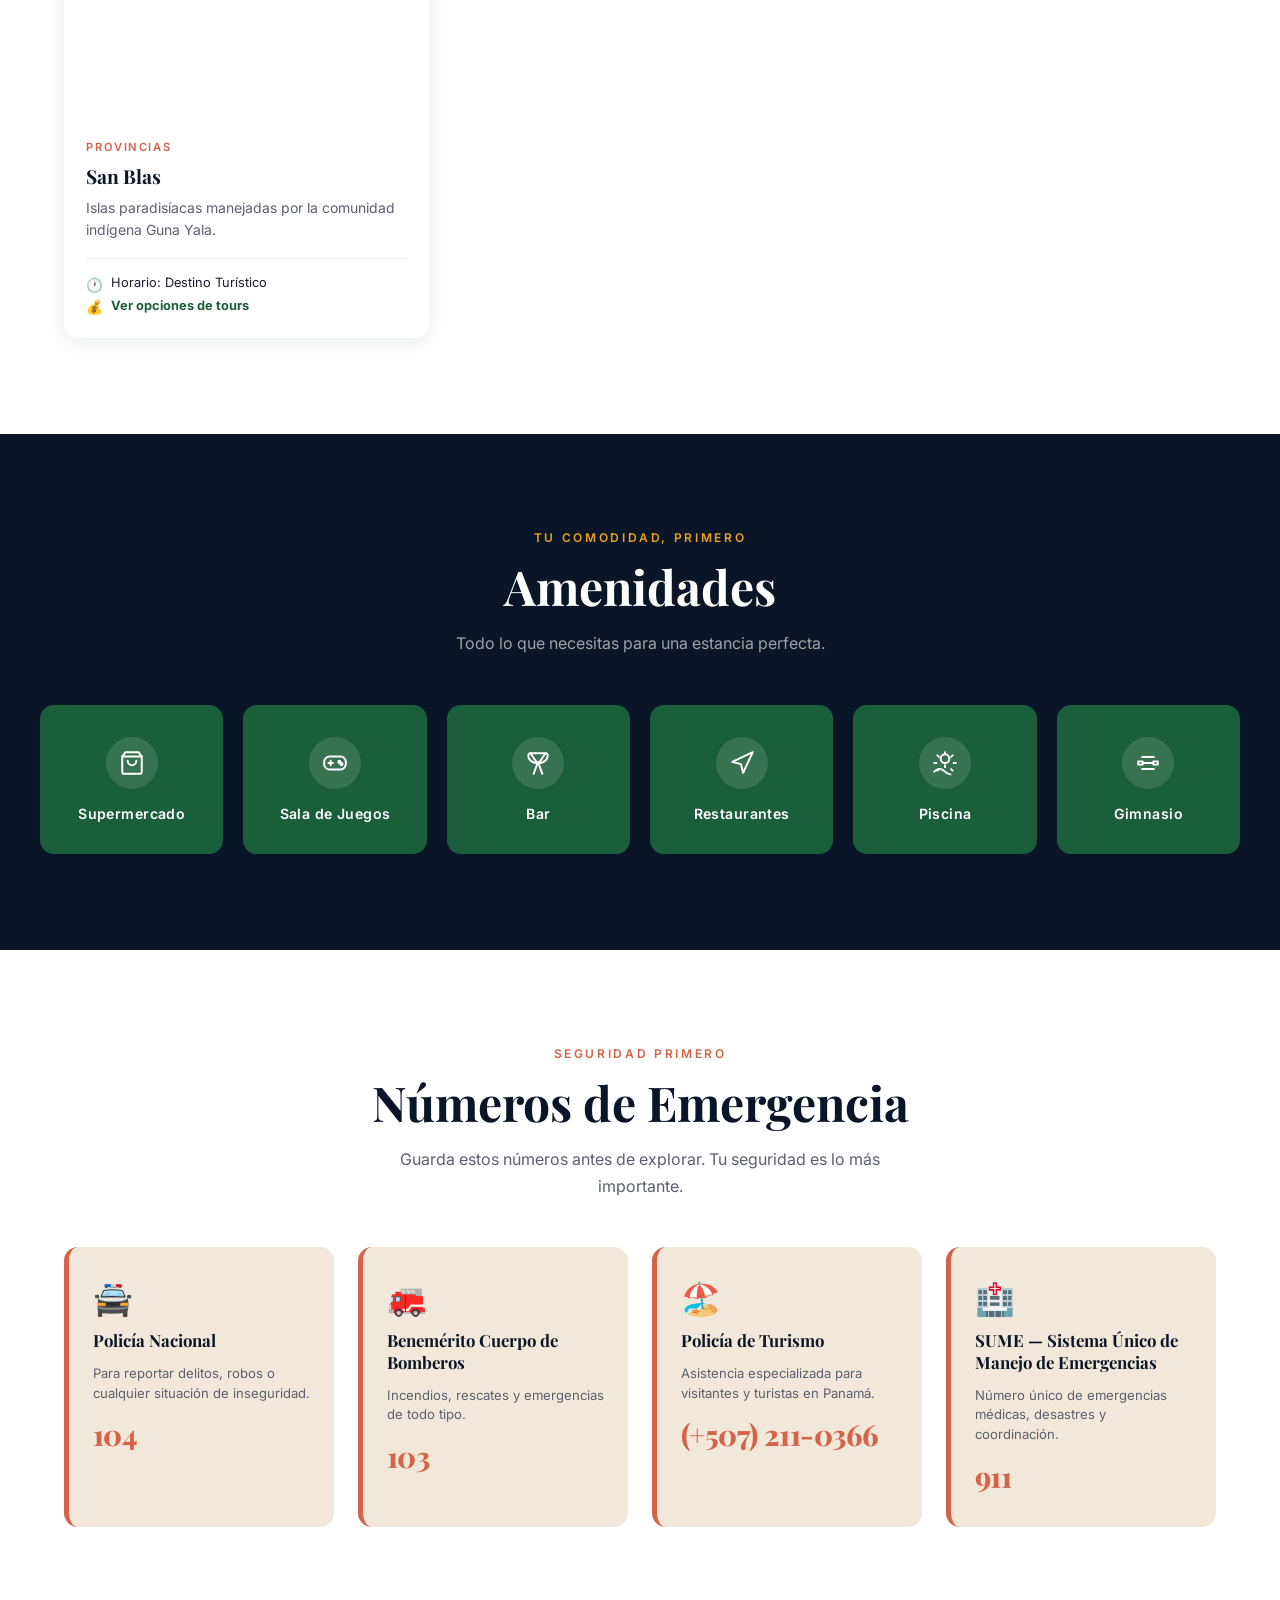
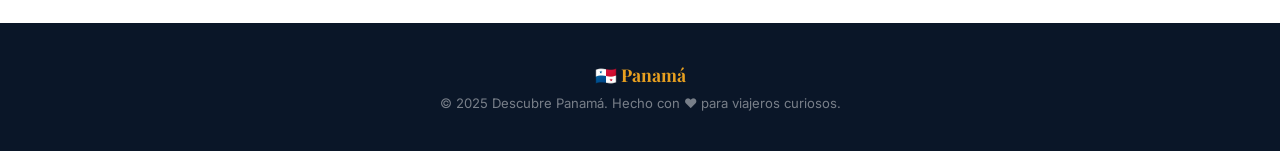
==== commit 397170a1: "Add files via upload" ====
--- a/index.html
+++ b/index.html
@@ -3,118 +3,103 @@
 <head>
   <meta charset="UTF-8" />
   <meta name="viewport" content="width=device-width, initial-scale=1.0" />
-  <title>Guía Turística — Panamá</title>
+  <title>Descubre Panamá | Discover Panama</title>
   <link rel="preconnect" href="https://fonts.googleapis.com" />
   <link rel="preconnect" href="https://fonts.gstatic.com" crossorigin />
-  <link href="https://fonts.googleapis.com/css2?family=Playfair+Display:ital,wght@0,400;0,600;0,700;1,400&family=Inter:wght@300;400;500;600&display=swap" rel="stylesheet" />
+  <link href="https://fonts.googleapis.com/css2?family=Playfair+Display:wght@400;700;900&family=Inter:wght@300;400;500;600&display=swap" rel="stylesheet" />
   <link rel="stylesheet" href="style.css" />
 </head>
 <body>
 
-  <!-- STICKY HEADER -->
-  <header class="site-header">
-    <div class="header-inner">
-      <div class="header-brand">
-        <span class="header-eyebrow" id="txt-eyebrow">Guía de Viaje</span>
-        <h1 class="header-title">Panamá</h1>
-      </div>
-      <button class="lang-toggle" id="langToggle" aria-label="Switch language">
-        <span class="lang-active" id="langLabel">EN</span>
+  <!-- NAVBAR -->
+  <header class="navbar" id="navbar">
+    <div class="nav-container">
+      <a href="#" class="nav-logo">
+        <span class="logo-flag">🇵🇦</span>
+        <span class="logo-text" data-i18n="nav.logo">Descubre Panamá</span>
+      </a>
+      <nav class="nav-links">
+        <a href="#tourism" data-i18n="nav.tourism">Turismo</a>
+        <a href="#amenities" data-i18n="nav.amenities">Amenidades</a>
+        <a href="#emergency" data-i18n="nav.emergency">Emergencias</a>
+      </nav>
+      <button class="lang-btn" id="langToggle" aria-label="Toggle language">
+        <span class="lang-icon">🌐</span>
+        <span class="lang-label" id="langLabel">EN</span>
+      </button>
+      <button class="hamburger" id="hamburger" aria-label="Menu">
+        <span></span><span></span><span></span>
       </button>
     </div>
-
-    <!-- FILTER TABS -->
-    <nav class="filter-nav" role="tablist">
-      <button class="filter-btn active" data-region="ciudad" id="btn-ciudad" role="tab">
-        <span id="txt-ciudad">Ciudad de Panamá</span>
-      </button>
-      <button class="filter-btn" data-region="provincias" id="btn-provincias" role="tab">
-        <span id="txt-provincias">Provincias</span>
-      </button>
-    </nav>
+    <div class="nav-mobile" id="navMobile">
+      <a href="#tourism" data-i18n="nav.tourism">Turismo</a>
+      <a href="#amenities" data-i18n="nav.amenities">Amenidades</a>
+      <a href="#emergency" data-i18n="nav.emergency">Emergencias</a>
+    </div>
   </header>
 
-  <!-- MAIN CONTENT -->
-  <main class="main-content">
-    <!-- HERO -->
-    <section class="hero">
-      <p class="hero-sub" id="txt-hero-sub">Descubre lo mejor de</p>
-      <h2 class="hero-heading" id="txt-hero-heading">La Encrucijada del Mundo</h2>
-    </section>
+  <!-- HERO -->
+  <section class="hero">
+    <div class="hero-overlay"></div>
+    <div class="hero-content">
+      <p class="hero-eyebrow" data-i18n="hero.eyebrow">Destino Centroamérica</p>
+      <h1 class="hero-title" data-i18n="hero.title">La encrucijada del mundo</h1>
+      <p class="hero-subtitle" data-i18n="hero.subtitle">Dos océanos. Una ciudad. Mil historias que descubrir.</p>
+      <a href="#tourism" class="hero-cta" data-i18n="hero.cta">Explorar destinos</a>
+    </div>
+    <div class="hero-stripe"></div>
+  </section>
 
-    <!-- CARDS GRID -->
-    <section class="cards-section">
-      <div class="cards-grid" id="cardsGrid"></div>
-    </section>
-<!-- ==========================================
-     INICIO SECCIÓN: AMENIDADES
-     ========================================== -->
-<section id="amenidades" class="amenidades-section">
-  <div class="amenidades-container">
-
-    <div class="amenidades-header">
-      <h2 class="amenidades-titulo">Nuestras amenidades</h2>
-      <p class="amenidades-subtitulo">Todo lo que necesitas, en un solo lugar</p>
+  <!-- SECTION 1: TOURISM -->
+  <section class="section" id="tourism">
+    <div class="section-header">
+      <p class="section-eyebrow" data-i18n="tourism.eyebrow">Lugares imperdibles</p>
+      <h2 class="section-title" data-i18n="tourism.title">Sitios de Turismo</h2>
+      <p class="section-desc" data-i18n="tourism.desc">Desde ruinas coloniales hasta archipiélagos vírgenes, Panamá lo tiene todo.</p>
     </div>
 
-    <div class="amenidades-grid">
+    <div class="filter-bar">
+      <button class="filter-btn active" data-filter="all" data-i18n="filter.all">Todos</button>
+      <button class="filter-btn" data-filter="ciudad" data-i18n="filter.city">Ciudad</button>
+      <button class="filter-btn" data-filter="provincias" data-i18n="filter.provinces">Provincias</button>
+    </div>
 
-      <div class="amenidad-card">
-        <div class="amenidad-icono">🏊</div>
-        <h3 class="amenidad-nombre">Piscina</h3>
-        <p class="amenidad-desc">Disfruta de la piscina infinita, al aire libre con vista panorámica.</p>
-      </div>
+    <div class="cards-grid" id="tourismGrid">
+      <!-- Populated by JS -->
+    </div>
+  </section>
 
-      <div class="amenidad-card">
-        <div class="amenidad-icono">🎱</div>
-        <h3 class="amenidad-nombre">Sala de juegos</h3>
-        <p class="amenidad-desc">Área equipada para el disfrute de toda la familia.</p>
-      </div>
+  <!-- SECTION 2: AMENITIES -->
+  <section class="section section-dark" id="amenities">
+    <div class="section-header">
+      <p class="section-eyebrow light" data-i18n="amenities.eyebrow">Tu comodidad, primero</p>
+      <h2 class="section-title light" data-i18n="amenities.title">Amenidades</h2>
+      <p class="section-desc light" data-i18n="amenities.desc">Todo lo que necesitas para una estancia perfecta.</p>
+    </div>
+    <div class="amenities-grid" id="amenitiesGrid">
+      <!-- Populated by JS -->
+    </div>
+  </section>
 
-      <div class="amenidad-card">
-        <div class="amenidad-icono">🛒</div>
-        <h3 class="amenidad-nombre">Supermercado</h3>
-        <p class="amenidad-desc">Todo lo que necesitas para preparar tus platos.</p>
-      </div>
+  <!-- SECTION 3: EMERGENCY -->
+  <section class="section" id="emergency">
+    <div class="section-header">
+      <p class="section-eyebrow" data-i18n="emergency.eyebrow">Seguridad primero</p>
+      <h2 class="section-title" data-i18n="emergency.title">Números de Emergencia</h2>
+      <p class="section-desc" data-i18n="emergency.desc">Guarda estos números antes de explorar. Tu seguridad es lo más importante.</p>
+    </div>
+    <div class="emergency-grid" id="emergencyGrid">
+      <!-- Populated by JS -->
+    </div>
+  </section>
 
-      <div class="amenidad-card">
-        <div class="amenidad-icono">🏋️</div>
-        <h3 class="amenidad-nombre">Gimnasio</h3>
-        <p class="amenidad-desc">Equipos modernos y completo.</p>
-      </div>
-
-      <div class="amenidad-card">
-        <div class="amenidad-icono">🍸</div>
-        <h3 class="amenidad-nombre">Bar</h3>
-        <p class="amenidad-desc">Relajate y disfruta la variedad en cócteles y bebidas.</p>
-      </div>
-
-      <div class="amenidad-card">
-        <div class="amenidad-icono">🍽️</div>
-        <h3 class="amenidad-nombre">Restaurantes</h3>
-        <p class="amenidad-desc">Variedad de comida, cocina local e internacional con ingredientes frescos.</p>
-      </div>
-
+  <!-- FOOTER -->
+  <footer class="footer">
+    <div class="footer-inner">
+      <span class="footer-logo">🇵🇦 Panamá</span>
+      <p class="footer-copy" data-i18n="footer.copy">© 2025 Descubre Panamá. Hecho con ❤️ para viajeros curiosos.</p>
     </div>
-  </div>
-</section>
-<!-- ==========================================
-     FIN SECCIÓN: AMENIDADES
-     ========================================== -->
-    <!-- EMERGENCY SECTION -->
-    <section class="emergency-section" id="emergencySection">
-      <div class="emergency-header">
-        <span class="section-eyebrow" id="txt-emerg-eyebrow">Asistencia</span>
-        <h2 class="section-title" id="txt-emerg-title">Números de Emergencia</h2>
-      </div>
-      <ul class="emergency-list" id="emergencyList"></ul>
-    </section>
-
-    <!-- FOOTER -->
-    <footer class="site-footer">
-      <p id="txt-footer">Diseñado para viajeros en Panamá · Información sujeta a cambios</p>
-    </footer>
-  </main>
+  </footer>
 
   <script src="script.js"></script>
 </body>
--- a/style.css
+++ b/style.css
@@ -1,530 +1,612 @@
-/* ===================================================
-   PANAMÁ TOURIST GUIDE — Editorial Tropical Elegante
-   =================================================== */
-
-/* ---------- TOKENS ---------- */
+/* ============================================================
+   PANAMA TOURISM SITE — style.css
+   Palette:
+     --navy    #0A1628  (deep ocean)
+     --sand    #F2E8D9  (warm sand)
+     --jungle  #1B5E3B  (lush green — amenity cards)
+     --gold    #E8A020  (golden sunset — accent)
+     --coral   #D4634A  (coral — highlights)
+     --white   #FFFFFF
+     --text    #1A1A2E
+============================================================ */
+
+*, *::before, *::after { box-sizing: border-box; margin: 0; padding: 0; }
+
 :root {
-  --c-jungle:    #1A2E1E;
-  --c-sand:      #F2E8D9;
-  --c-gold:      #C9A84C;
-  --c-gold-dark: #A0782A;
-  --c-ivory:     #FAF7F2;
-  --c-ink:       #2A1F14;
-  --c-muted:     #7A6B58;
-  --c-white:     #FFFFFF;
-  --c-emergency: #8B1A1A;
-
-  --ff-display: 'Playfair Display', Georgia, serif;
-  --ff-body:    'Inter', system-ui, sans-serif;
-
-  --radius-card: 16px;
-  --radius-btn:  40px;
-  --shadow-card: 0 4px 24px rgba(26, 46, 30, 0.18);
-  --shadow-soft: 0 2px 12px rgba(0, 0, 0, 0.08);
-
-  --header-h: 112px;
-}
-
-/* ---------- RESET & BASE ---------- */
-*, *::before, *::after { box-sizing: border-box; margin: 0; padding: 0; }
-
-html { scroll-behavior: smooth; }
+  --navy:    #0A1628;
+  --sand:    #F2E8D9;
+  --jungle:  #1B5E3B;
+  --gold:    #E8A020;
+  --coral:   #D4634A;
+  --white:   #FFFFFF;
+  --text:    #1A1A2E;
+  --muted:   #5A6070;
+  --card-radius: 14px;
+  --transition: 0.3s ease;
+}
+
+html { scroll-behavior: smooth; font-size: 16px; }
 
 body {
-  font-family: var(--ff-body);
-  background: var(--c-ivory);
-  color: var(--c-ink);
-  -webkit-font-smoothing: antialiased;
-  min-height: 100vh;
-}
-
-img { display: block; max-width: 100%; }
-
-ul { list-style: none; }
-
-a { color: inherit; text-decoration: none; }
-
-/* ---------- STICKY HEADER ---------- */
-.site-header {
-  position: sticky;
-  top: 0;
-  z-index: 100;
-  background: var(--c-jungle);
-  box-shadow: 0 2px 16px rgba(0,0,0,0.25);
-}
-
-.header-inner {
+  font-family: 'Inter', sans-serif;
+  color: var(--text);
+  background: var(--white);
+  overflow-x: hidden;
+}
+
+/* ── NAVBAR ─────────────────────────────────────── */
+.navbar {
+  position: fixed;
+  top: 0; left: 0; right: 0;
+  z-index: 1000;
+  background: rgba(10, 22, 40, 0.96);
+  backdrop-filter: blur(10px);
+  border-bottom: 1px solid rgba(232, 160, 32, 0.2);
+  transition: background var(--transition);
+}
+
+.nav-container {
+  max-width: 1200px;
+  margin: 0 auto;
+  padding: 0 1.5rem;
+  height: 68px;
   display: flex;
   align-items: center;
-  justify-content: space-between;
-  padding: 14px 20px 0;
-}
-
-.header-eyebrow {
+  gap: 2rem;
+}
+
+.nav-logo {
+  display: flex;
+  align-items: center;
+  gap: 0.5rem;
+  text-decoration: none;
+  flex-shrink: 0;
+}
+
+.logo-flag { font-size: 1.4rem; }
+
+.logo-text {
+  font-family: 'Playfair Display', serif;
+  font-size: 1.15rem;
+  font-weight: 700;
+  color: var(--gold);
+  letter-spacing: 0.02em;
+}
+
+.nav-links {
+  display: flex;
+  gap: 2rem;
+  margin-left: auto;
+}
+
+.nav-links a {
+  color: rgba(255,255,255,0.82);
+  text-decoration: none;
+  font-size: 0.875rem;
+  font-weight: 500;
+  letter-spacing: 0.06em;
+  text-transform: uppercase;
+  transition: color var(--transition);
+  position: relative;
+}
+
+.nav-links a::after {
+  content: '';
+  position: absolute;
+  bottom: -3px; left: 0;
+  width: 0; height: 2px;
+  background: var(--gold);
+  transition: width var(--transition);
+}
+
+.nav-links a:hover { color: var(--gold); }
+.nav-links a:hover::after { width: 100%; }
+
+.lang-btn {
+  display: flex;
+  align-items: center;
+  gap: 0.35rem;
+  background: transparent;
+  border: 1.5px solid var(--gold);
+  color: var(--gold);
+  padding: 0.35rem 0.9rem;
+  border-radius: 100px;
+  font-size: 0.8rem;
+  font-weight: 600;
+  letter-spacing: 0.08em;
+  cursor: pointer;
+  transition: background var(--transition), color var(--transition);
+  flex-shrink: 0;
+}
+
+.lang-btn:hover {
+  background: var(--gold);
+  color: var(--navy);
+}
+
+.hamburger {
+  display: none;
+  flex-direction: column;
+  gap: 5px;
+  background: none;
+  border: none;
+  cursor: pointer;
+  padding: 4px;
+  margin-left: auto;
+}
+
+.hamburger span {
   display: block;
-  font-family: var(--ff-body);
-  font-size: 10px;
+  width: 24px;
+  height: 2px;
+  background: var(--white);
+  border-radius: 2px;
+  transition: var(--transition);
+}
+
+.nav-mobile {
+  display: none;
+  flex-direction: column;
+  background: var(--navy);
+  padding: 1rem 1.5rem 1.5rem;
+  gap: 1rem;
+}
+
+.nav-mobile a {
+  color: rgba(255,255,255,0.85);
+  text-decoration: none;
+  font-size: 1rem;
   font-weight: 500;
-  letter-spacing: 0.18em;
+  letter-spacing: 0.04em;
+  padding: 0.5rem 0;
+  border-bottom: 1px solid rgba(255,255,255,0.08);
+}
+
+.nav-mobile.open { display: flex; }
+
+/* ── HERO ────────────────────────────────────────── */
+.hero {
+  position: relative;
+  min-height: 100svh;
+  display: flex;
+  align-items: center;
+  background:
+    linear-gradient(160deg, rgba(10,22,40,0.78) 0%, rgba(10,22,40,0.45) 60%, rgba(27,94,59,0.55) 100%),
+    url('https://images.unsplash.com/photo-1589394815804-964ed0be2eb5?w=1600&q=80') center/cover no-repeat;
+  padding-top: 68px;
+  overflow: hidden;
+}
+
+.hero-overlay {
+  position: absolute;
+  inset: 0;
+  background: linear-gradient(to bottom, transparent 60%, rgba(10,22,40,0.25) 100%);
+  pointer-events: none;
+}
+
+.hero-content {
+  position: relative;
+  z-index: 2;
+  max-width: 1200px;
+  margin: 0 auto;
+  padding: 4rem 1.5rem;
+}
+
+.hero-eyebrow {
+  font-size: 0.8rem;
+  font-weight: 600;
+  letter-spacing: 0.22em;
   text-transform: uppercase;
-  color: var(--c-gold);
-  margin-bottom: 2px;
-}
-
-.header-title {
-  font-family: var(--ff-display);
-  font-size: 26px;
-  font-weight: 700;
-  color: var(--c-white);
-  line-height: 1;
-  letter-spacing: 0.02em;
-}
-
-/* Language Toggle */
-.lang-toggle {
+  color: var(--gold);
+  margin-bottom: 1rem;
+}
+
+.hero-title {
+  font-family: 'Playfair Display', serif;
+  font-size: clamp(2.8rem, 7vw, 6rem);
+  font-weight: 900;
+  line-height: 1.05;
+  color: var(--white);
+  max-width: 680px;
+  margin-bottom: 1.25rem;
+}
+
+.hero-subtitle {
+  font-size: clamp(1rem, 2vw, 1.2rem);
+  color: rgba(255,255,255,0.78);
+  font-weight: 300;
+  max-width: 480px;
+  line-height: 1.6;
+  margin-bottom: 2.5rem;
+}
+
+.hero-cta {
+  display: inline-block;
+  background: var(--gold);
+  color: var(--navy);
+  text-decoration: none;
+  font-weight: 700;
+  font-size: 0.9rem;
+  letter-spacing: 0.06em;
+  text-transform: uppercase;
+  padding: 0.9rem 2.2rem;
+  border-radius: 100px;
+  transition: background var(--transition), transform var(--transition);
+}
+
+.hero-cta:hover {
+  background: #f5b830;
+  transform: translateY(-2px);
+}
+
+/* Diagonal accent stripe */
+.hero-stripe {
+  position: absolute;
+  bottom: -2px; right: 0;
+  width: 45%;
+  height: 8px;
+  background: linear-gradient(90deg, var(--coral), var(--gold));
+  clip-path: polygon(5% 0, 100% 0, 100% 100%, 0% 100%);
+  z-index: 3;
+}
+
+/* ── SECTIONS ─────────────────────────────────────── */
+.section {
+  padding: 6rem 1.5rem;
+  max-width: 1200px;
+  margin: 0 auto;
+}
+
+.section-dark {
+  max-width: 100%;
+  background: var(--navy);
+  padding: 6rem 1.5rem;
+}
+
+.section-dark > * {
+  max-width: 1200px;
+  margin-left: auto;
+  margin-right: auto;
+}
+
+.section-header {
+  text-align: center;
+  margin-bottom: 3rem;
+}
+
+.section-eyebrow {
+  font-size: 0.75rem;
+  font-weight: 600;
+  letter-spacing: 0.22em;
+  text-transform: uppercase;
+  color: var(--coral);
+  margin-bottom: 0.6rem;
+}
+
+.section-eyebrow.light { color: var(--gold); }
+
+.section-title {
+  font-family: 'Playfair Display', serif;
+  font-size: clamp(1.9rem, 4vw, 3rem);
+  font-weight: 700;
+  color: var(--navy);
+  margin-bottom: 0.75rem;
+}
+
+.section-title.light { color: var(--white); }
+
+.section-desc {
+  font-size: 1rem;
+  color: var(--muted);
+  max-width: 520px;
+  margin: 0 auto;
+  line-height: 1.65;
+}
+
+.section-desc.light { color: rgba(255,255,255,0.6); }
+
+/* ── FILTER BAR ──────────────────────────────────── */
+.filter-bar {
+  display: flex;
+  gap: 0.75rem;
+  justify-content: center;
+  flex-wrap: wrap;
+  margin-bottom: 2.5rem;
+}
+
+.filter-btn {
+  background: transparent;
+  border: 1.5px solid #D0D5E0;
+  color: var(--muted);
+  padding: 0.5rem 1.4rem;
+  border-radius: 100px;
+  font-size: 0.82rem;
+  font-weight: 600;
+  letter-spacing: 0.06em;
+  text-transform: uppercase;
+  cursor: pointer;
+  transition: all var(--transition);
+}
+
+.filter-btn:hover,
+.filter-btn.active {
+  background: var(--navy);
+  border-color: var(--navy);
+  color: var(--white);
+}
+
+/* ── TOURISM CARDS GRID ──────────────────────────── */
+.cards-grid {
+  display: grid;
+  grid-template-columns: repeat(auto-fill, minmax(300px, 1fr));
+  gap: 1.75rem;
+}
+
+.card {
+  border-radius: var(--card-radius);
+  overflow: hidden;
+  background: var(--white);
+  box-shadow: 0 4px 20px rgba(10,22,40,0.08);
+  transition: transform var(--transition), box-shadow var(--transition);
+  display: flex;
+  flex-direction: column;
+}
+
+.card:hover {
+  transform: translateY(-6px);
+  box-shadow: 0 12px 36px rgba(10,22,40,0.14);
+}
+
+.card-img-wrap {
+  position: relative;
+  height: 200px;
+  overflow: hidden;
+}
+
+.card-img-wrap img {
+  width: 100%;
+  height: 100%;
+  object-fit: cover;
+  transition: transform 0.5s ease;
+}
+
+.card:hover .card-img-wrap img {
+  transform: scale(1.06);
+}
+
+.card-badge {
+  position: absolute;
+  top: 12px; right: 12px;
+  background: var(--gold);
+  color: var(--navy);
+  font-size: 0.68rem;
+  font-weight: 700;
+  letter-spacing: 0.08em;
+  text-transform: uppercase;
+  padding: 0.3rem 0.7rem;
+  border-radius: 100px;
+}
+
+.card-badge.free {
+  background: var(--jungle);
+  color: var(--white);
+}
+
+.card-body {
+  padding: 1.4rem;
+  flex: 1;
+  display: flex;
+  flex-direction: column;
+  gap: 0.6rem;
+}
+
+.card-region {
+  font-size: 0.7rem;
+  font-weight: 600;
+  letter-spacing: 0.14em;
+  text-transform: uppercase;
+  color: var(--coral);
+}
+
+.card-name {
+  font-family: 'Playfair Display', serif;
+  font-size: 1.2rem;
+  font-weight: 700;
+  color: var(--navy);
+  line-height: 1.25;
+}
+
+.card-details {
+  font-size: 0.875rem;
+  color: var(--muted);
+  line-height: 1.55;
+  flex: 1;
+}
+
+.card-meta {
+  display: flex;
+  flex-direction: column;
+  gap: 0.3rem;
+  margin-top: 0.5rem;
+  padding-top: 1rem;
+  border-top: 1px solid #EAECF0;
+}
+
+.card-meta-row {
+  display: flex;
+  align-items: flex-start;
+  gap: 0.5rem;
+  font-size: 0.8rem;
+  color: var(--text);
+}
+
+.card-meta-icon {
+  font-size: 0.85rem;
+  flex-shrink: 0;
+  margin-top: 0.1rem;
+}
+
+.card-price {
+  font-weight: 700;
+  color: var(--jungle);
+}
+
+.card.hidden { display: none; }
+
+/* ── AMENITIES ───────────────────────────────────── */
+.amenities-grid {
+  display: grid;
+  grid-template-columns: repeat(auto-fill, minmax(160px, 1fr));
+  gap: 1.25rem;
+  max-width: 1200px;
+  margin: 0 auto;
+}
+
+.amenity-card {
+  background: var(--jungle);
+  border-radius: var(--card-radius);
+  padding: 2rem 1rem;
+  display: flex;
+  flex-direction: column;
+  align-items: center;
+  gap: 1rem;
+  transition: transform var(--transition), background var(--transition);
+  cursor: default;
+}
+
+.amenity-card:hover {
+  transform: translateY(-4px);
+  background: #236b48;
+}
+
+.amenity-icon {
+  width: 52px;
+  height: 52px;
   display: flex;
   align-items: center;
   justify-content: center;
-  width: 48px;
-  height: 48px;
+  background: rgba(255,255,255,0.12);
   border-radius: 50%;
-  border: 2px solid var(--c-gold);
-  background: transparent;
-  cursor: pointer;
-  transition: background 0.2s, transform 0.15s;
-  flex-shrink: 0;
-}
-
-.lang-toggle:hover { background: rgba(201, 168, 76, 0.15); }
-.lang-toggle:active { transform: scale(0.93); }
-
-.lang-active {
-  font-family: var(--ff-body);
-  font-size: 13px;
+}
+
+.amenity-icon svg {
+  width: 26px;
+  height: 26px;
+  fill: none;
+  stroke: var(--white);
+  stroke-width: 1.8;
+  stroke-linecap: round;
+  stroke-linejoin: round;
+}
+
+.amenity-name {
+  font-size: 0.88rem;
   font-weight: 600;
-  letter-spacing: 0.06em;
-  color: var(--c-gold);
-}
-
-/* Filter Nav */
-.filter-nav {
-  display: flex;
-  gap: 0;
-  padding: 10px 16px 0;
-  overflow-x: auto;
-  scrollbar-width: none;
-}
-.filter-nav::-webkit-scrollbar { display: none; }
-
-.filter-btn {
-  flex-shrink: 0;
-  background: transparent;
-  border: none;
-  border-bottom: 3px solid transparent;
-  color: rgba(255,255,255,0.5);
-  font-family: var(--ff-body);
-  font-size: 13px;
-  font-weight: 500;
-  letter-spacing: 0.04em;
-  padding: 8px 16px 10px;
-  cursor: pointer;
-  transition: color 0.2s, border-color 0.2s;
-  white-space: nowrap;
-}
-
-.filter-btn.active {
-  color: var(--c-gold);
-  border-bottom-color: var(--c-gold);
-}
-
-.filter-btn:hover:not(.active) {
-  color: rgba(255,255,255,0.8);
-}
-
-/* ---------- HERO ---------- */
-.hero {
-  padding: 40px 24px 20px;
+  color: var(--white);
   text-align: center;
-}
-
-.hero-sub {
-  font-family: var(--ff-body);
-  font-size: 11px;
-  font-weight: 500;
-  letter-spacing: 0.2em;
-  text-transform: uppercase;
-  color: var(--c-muted);
-  margin-bottom: 10px;
-}
-
-.hero-heading {
-  font-family: var(--ff-display);
-  font-size: clamp(28px, 8vw, 40px);
-  font-weight: 700;
-  font-style: italic;
-  color: var(--c-jungle);
-  line-height: 1.15;
-}
-
-/* ---------- CARDS SECTION ---------- */
-.cards-section {
-  padding: 8px 16px 32px;
-}
-
-.cards-grid {
+  letter-spacing: 0.03em;
+}
+
+/* ── EMERGENCY ───────────────────────────────────── */
+.emergency-grid {
   display: grid;
-  grid-template-columns: 1fr;
-  gap: 20px;
-}
-
-/* Card */
-.card {
-  position: relative;
-  border-radius: var(--radius-card);
-  overflow: hidden;
-  min-height: 260px;
-  display: flex;
-  flex-direction: column;
-  justify-content: flex-end;
-  background-color: var(--c-jungle);
-  background-size: cover;
-  background-position: center;
-  box-shadow: var(--shadow-card);
-  cursor: default;
-  transition: transform 0.25s ease, box-shadow 0.25s ease;
-}
-
-.card:hover {
-  transform: translateY(-3px);
-  box-shadow: 0 10px 32px rgba(26, 46, 30, 0.28);
-}
-
-/* Dark gradient overlay for text legibility */
-.card::before {
-  content: '';
-  position: absolute;
-  inset: 0;
-  background: linear-gradient(
-    to bottom,
-    rgba(0, 0, 0, 0.0) 0%,
-    rgba(0, 0, 0, 0.4) 40%,
-    rgba(0, 0, 0, 0.78) 100%
-  );
-  z-index: 1;
-}
-
-.card-body {
-  position: relative;
-  z-index: 2;
-  padding: 20px 20px 22px;
-}
-
-.card-price {
-  display: inline-block;
-  font-family: var(--ff-display);
-  font-size: 13px;
-  font-weight: 600;
-  color: var(--c-gold);
-  background: rgba(0,0,0,0.35);
-  border: 1px solid rgba(201, 168, 76, 0.45);
-  border-radius: 20px;
-  padding: 3px 12px;
-  margin-bottom: 10px;
-  letter-spacing: 0.03em;
-  backdrop-filter: blur(4px);
-}
-
-.card-name {
-  font-family: var(--ff-display);
-  font-size: 22px;
-  font-weight: 700;
-  color: var(--c-white);
-  line-height: 1.2;
-  margin-bottom: 8px;
-}
-
-.card-detail {
-  font-size: 13px;
-  font-weight: 300;
-  color: rgba(255,255,255,0.88);
+  grid-template-columns: repeat(auto-fill, minmax(240px, 1fr));
+  gap: 1.5rem;
+  max-width: 1200px;
+  margin: 0 auto;
+}
+
+.emergency-card {
+  background: var(--sand);
+  border-radius: var(--card-radius);
+  padding: 2rem 1.5rem;
+  display: flex;
+  flex-direction: column;
+  gap: 0.75rem;
+  border-left: 5px solid var(--coral);
+  transition: transform var(--transition), box-shadow var(--transition);
+}
+
+.emergency-card:hover {
+  transform: translateY(-4px);
+  box-shadow: 0 10px 30px rgba(212,99,74,0.15);
+}
+
+.emergency-icon-wrap {
+  font-size: 2rem;
+}
+
+.emergency-name {
+  font-family: 'Playfair Display', serif;
+  font-size: 1.05rem;
+  font-weight: 700;
+  color: var(--navy);
+  line-height: 1.3;
+}
+
+.emergency-desc {
+  font-size: 0.82rem;
+  color: var(--muted);
   line-height: 1.5;
-  margin-bottom: 10px;
-}
-
-.card-schedule {
-  display: flex;
-  align-items: flex-start;
-  gap: 6px;
-  font-size: 11.5px;
-  color: rgba(255,255,255,0.65);
-  font-weight: 400;
-  line-height: 1.45;
-}
-
-.card-schedule::before {
-  content: '◷';
-  font-size: 13px;
-  color: var(--c-gold);
-  flex-shrink: 0;
-  line-height: 1.4;
-}
-
-/* ---------- EMERGENCY SECTION ---------- */
-.emergency-section {
-  background: var(--c-jungle);
-  margin: 0 0 0 0;
-  padding: 36px 20px 40px;
-}
-
-.emergency-header {
+}
+
+.emergency-number {
+  font-size: 1.8rem;
+  font-weight: 800;
+  color: var(--coral);
+  letter-spacing: -0.02em;
+  font-family: 'Playfair Display', serif;
+}
+
+/* ── FOOTER ──────────────────────────────────────── */
+.footer {
+  background: var(--navy);
+  padding: 2.5rem 1.5rem;
   text-align: center;
-  margin-bottom: 24px;
-}
-
-.section-eyebrow {
-  display: block;
-  font-size: 10px;
-  font-weight: 600;
-  letter-spacing: 0.2em;
-  text-transform: uppercase;
-  color: var(--c-gold);
-  margin-bottom: 8px;
-}
-
-.section-title {
-  font-family: var(--ff-display);
-  font-size: 26px;
-  font-weight: 700;
-  color: var(--c-white);
-}
-
-.emergency-list {
-  display: grid;
-  grid-template-columns: 1fr;
-  gap: 12px;
-  max-width: 480px;
+}
+
+.footer-inner {
+  max-width: 1200px;
   margin: 0 auto;
-}
-
-.emergency-item {
-  display: flex;
+  display: flex;
+  flex-direction: column;
   align-items: center;
-  justify-content: space-between;
-  background: rgba(255,255,255,0.06);
-  border: 1px solid rgba(255,255,255,0.1);
-  border-radius: 12px;
-  padding: 16px 20px;
-  gap: 12px;
-  transition: background 0.2s;
-}
-
-.emergency-item:hover {
-  background: rgba(201, 168, 76, 0.12);
-}
-
-.emergency-name {
-  font-size: 14px;
-  font-weight: 500;
-  color: rgba(255,255,255,0.85);
-  line-height: 1.3;
-  flex: 1;
-}
-
-.emergency-link {
-  display: inline-flex;
-  align-items: center;
-  gap: 6px;
-  font-family: var(--ff-display);
-  font-size: 18px;
-  font-weight: 700;
-  color: var(--c-gold);
-  flex-shrink: 0;
-  letter-spacing: 0.02em;
-  transition: color 0.2s;
-}
-
-.emergency-link:hover { color: #E8C46A; }
-
-.emergency-link::before {
-  content: '📞';
-  font-size: 14px;
-}
-
-/* ---------- FOOTER ---------- */
-.site-footer {
-  background: var(--c-jungle);
-  border-top: 1px solid rgba(255,255,255,0.07);
-  padding: 20px 24px 36px;
-  text-align: center;
-}
-
-.site-footer p {
-  font-size: 11px;
-  color: rgba(255,255,255,0.3);
-  letter-spacing: 0.05em;
-  line-height: 1.6;
-}
-
-/* ---------- EMPTY STATE ---------- */
-.empty-state {
-  text-align: center;
-  padding: 48px 24px;
-  color: var(--c-muted);
-}
-
-.empty-state p {
-  font-family: var(--ff-display);
-  font-style: italic;
-  font-size: 18px;
-}
-
-/* ---------- ENTER ANIMATION ---------- */
-@keyframes fadeUp {
-  from { opacity: 0; transform: translateY(14px); }
-  to   { opacity: 1; transform: translateY(0); }
-}
-
-.card {
-  animation: fadeUp 0.35s ease both;
-}
-
-/* Stagger delay via nth-child */
-.card:nth-child(1)  { animation-delay: 0.04s; }
-.card:nth-child(2)  { animation-delay: 0.08s; }
-.card:nth-child(3)  { animation-delay: 0.12s; }
-.card:nth-child(4)  { animation-delay: 0.16s; }
-.card:nth-child(5)  { animation-delay: 0.20s; }
-.card:nth-child(6)  { animation-delay: 0.24s; }
-.card:nth-child(7)  { animation-delay: 0.28s; }
-.card:nth-child(8)  { animation-delay: 0.32s; }
-.card:nth-child(9)  { animation-delay: 0.36s; }
-
-/* ---------- REDUCED MOTION ---------- */
+  gap: 0.6rem;
+}
+
+.footer-logo {
+  font-family: 'Playfair Display', serif;
+  font-size: 1.1rem;
+  font-weight: 700;
+  color: var(--gold);
+}
+
+.footer-copy {
+  font-size: 0.82rem;
+  color: rgba(255,255,255,0.45);
+}
+
+/* ── RESPONSIVE ──────────────────────────────────── */
+@media (max-width: 768px) {
+  .nav-links { display: none; }
+  .hamburger { display: flex; }
+  .lang-btn { margin-left: 0; }
+
+  .section { padding: 4rem 1.25rem; }
+  .section-dark { padding: 4rem 1.25rem; }
+
+  .cards-grid { grid-template-columns: 1fr; }
+  .amenities-grid { grid-template-columns: repeat(3, 1fr); }
+  .emergency-grid { grid-template-columns: 1fr 1fr; }
+}
+
+@media (max-width: 480px) {
+  .amenities-grid { grid-template-columns: repeat(2, 1fr); }
+  .emergency-grid { grid-template-columns: 1fr; }
+  .hero-stripe { display: none; }
+}
+
+/* ── REDUCED MOTION ──────────────────────────────── */
 @media (prefers-reduced-motion: reduce) {
-  .card { animation: none; }
-  .card:hover { transform: none; }
-}
-
-/* ---------- TABLET (480px+) ---------- */
-@media (min-width: 480px) {
-  .cards-grid {
-    grid-template-columns: 1fr 1fr;
-    gap: 18px;
-  }
-
-  .card { min-height: 300px; }
-}
-
-/* ---------- DESKTOP (768px+) ---------- */
-@media (min-width: 768px) {
-  .header-inner { padding: 16px 32px 0; }
-  .filter-nav { padding: 12px 28px 0; }
-
-  .hero { padding: 56px 32px 24px; }
-
-  .cards-section { padding: 12px 28px 48px; }
-
-  .cards-grid {
-    grid-template-columns: repeat(3, 1fr);
-    gap: 22px;
-  }
-
-  .emergency-list {
-    grid-template-columns: 1fr 1fr;
-  }
-}
-
-/* ==========================================
-   INICIO ESTILOS: SECCIÓN AMENIDADES
-   ========================================== */
-
-.amenidades-section {
-  padding: 48px 20px;
-  background: var(--c-sand);
-}
-
-.amenidades-container {
-  max-width: 1100px;
-  margin: 0 auto;
-}
-
-.amenidades-header {
-  text-align: center;
-  margin-bottom: 2rem;
-}
-
-.amenidades-titulo {
-  font-family: var(--ff-display);
-  font-size: clamp(24px, 6vw, 34px);
-  font-weight: 700;
-  font-style: italic;
-  color: var(--c-jungle);
-  margin-bottom: 8px;
-}
-
-.amenidades-subtitulo {
-  font-family: var(--ff-body);
-  font-size: 13px;
-  font-weight: 500;
-  letter-spacing: 0.15em;
-  text-transform: uppercase;
-  color: var(--c-muted);
-}
-
-.amenidades-grid {
-  display: grid;
-  grid-template-columns: 1fr;
-  gap: 14px;
-}
-
-.amenidad-card {
-  background: var(--c-ivory);
-  border-radius: var(--radius-card);
-  padding: 1.25rem 1.5rem;
-  display: flex;
-  flex-direction: column;
-  gap: 6px;
-  border: 1px solid rgba(26, 46, 30, 0.1);
-  box-shadow: var(--shadow-soft);
-  transition: transform 0.2s ease, box-shadow 0.2s ease;
-}
-
-.amenidad-card:hover {
-  transform: translateY(-3px);
-  box-shadow: var(--shadow-card);
-}
-
-.amenidad-icono {
-  font-size: 2rem;
-  line-height: 1;
-  margin-bottom: 4px;
-}
-
-.amenidad-nombre {
-  font-family: var(--ff-display);
-  font-size: 1rem;
-  font-weight: 600;
-  color: var(--c-jungle);
-  margin: 0;
-}
-
-.amenidad-desc {
-  font-family: var(--ff-body);
-  font-size: 0.85rem;
-  color: var(--c-muted);
-  margin: 0;
-  line-height: 1.6;
-}
-
-@media (min-width: 480px) {
-  .amenidades-grid { grid-template-columns: repeat(2, 1fr); }
-}
-
-@media (min-width: 768px) {
-  .amenidades-grid { grid-template-columns: repeat(3, 1fr); }
-  .amenidades-section { padding: 56px 32px; }
-}
-
-/* ==========================================
-   FIN ESTILOS: SECCIÓN AMENIDADES
-   ========================================== */
+  *, *::before, *::after { transition: none !important; animation: none !important; }
+}
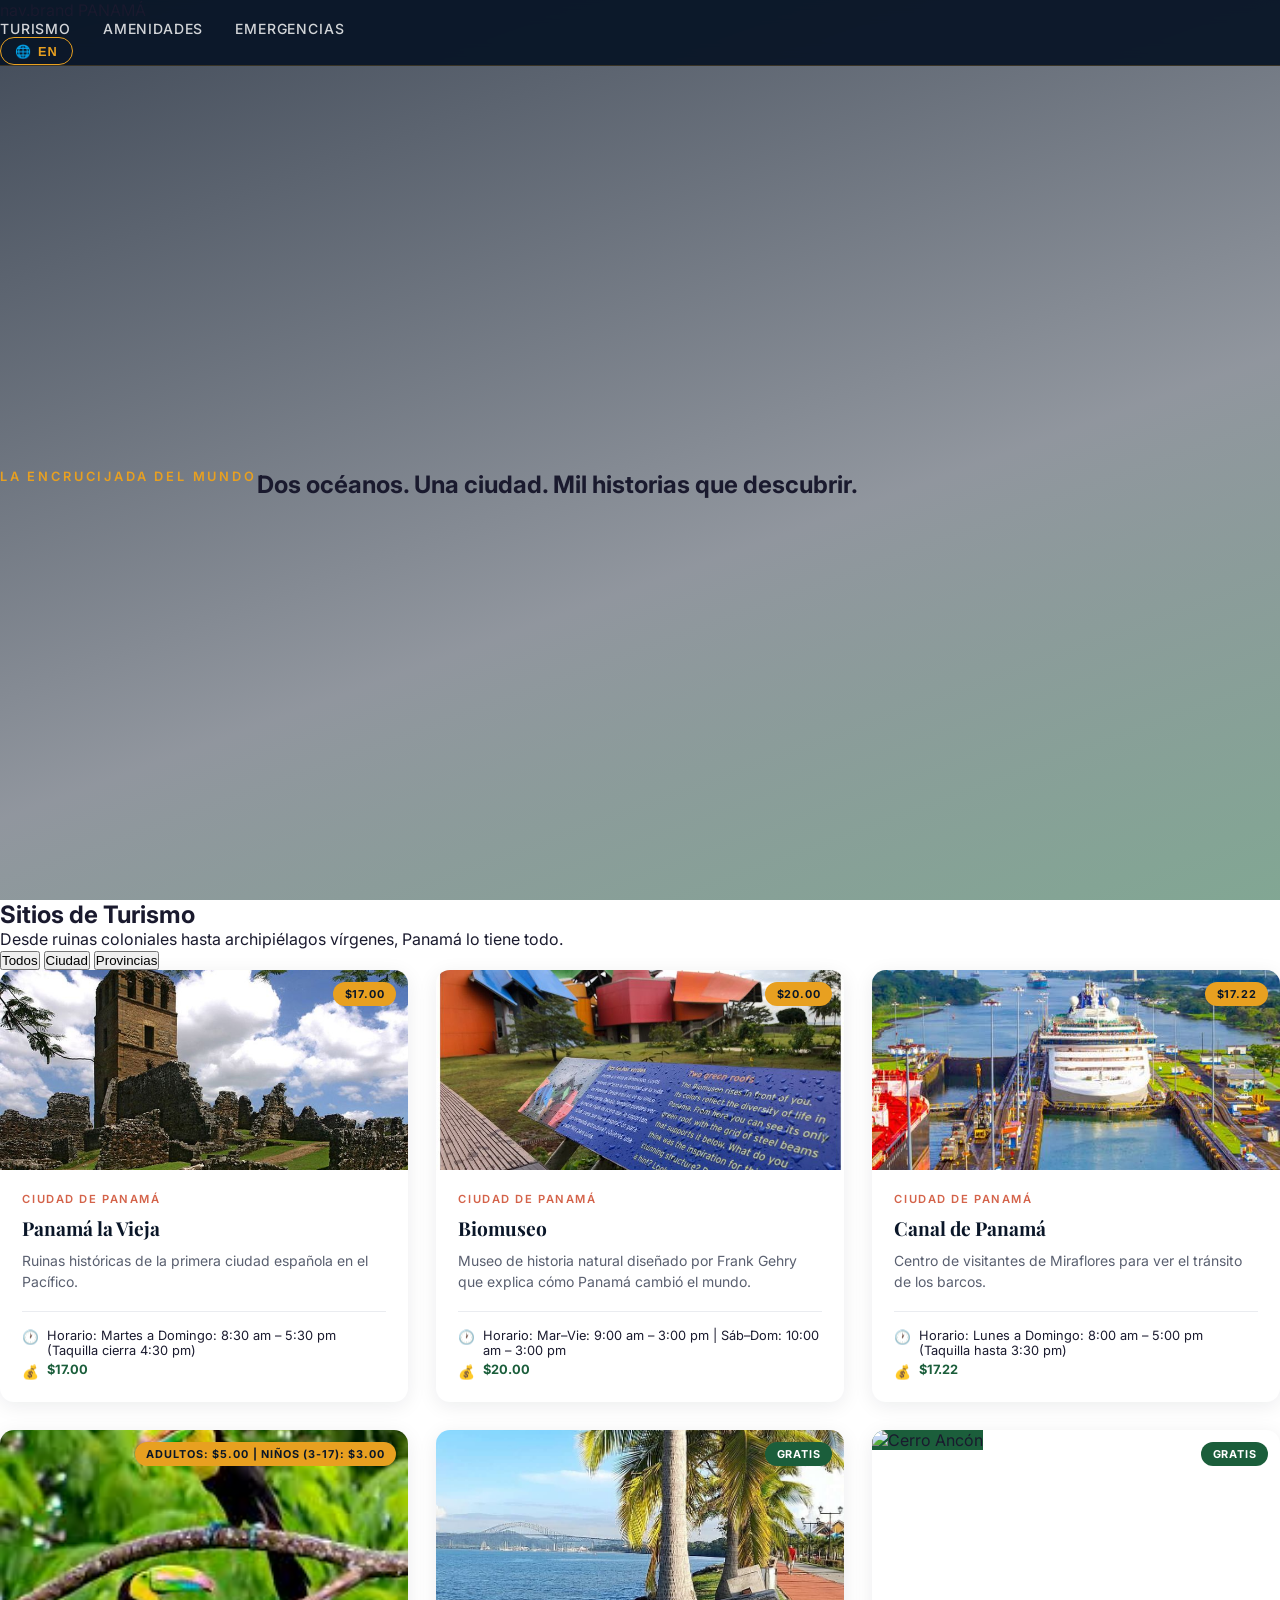
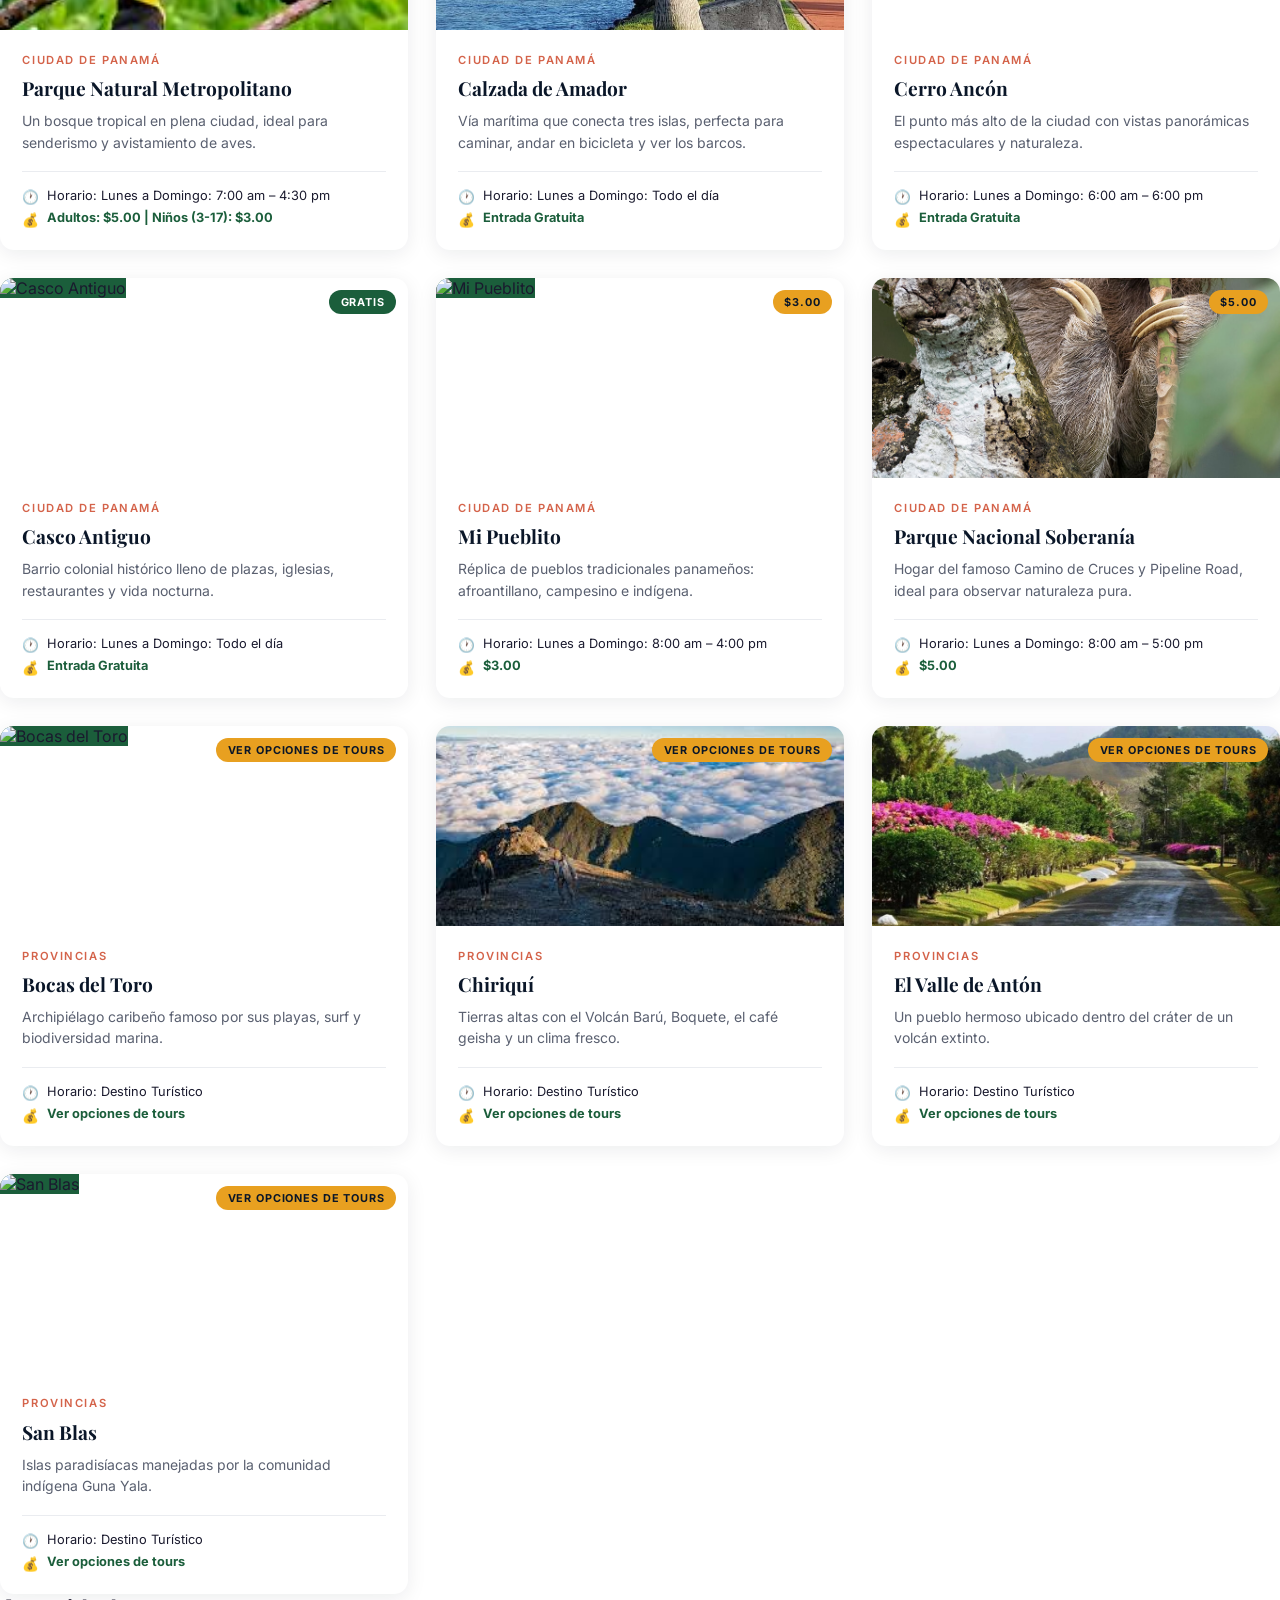
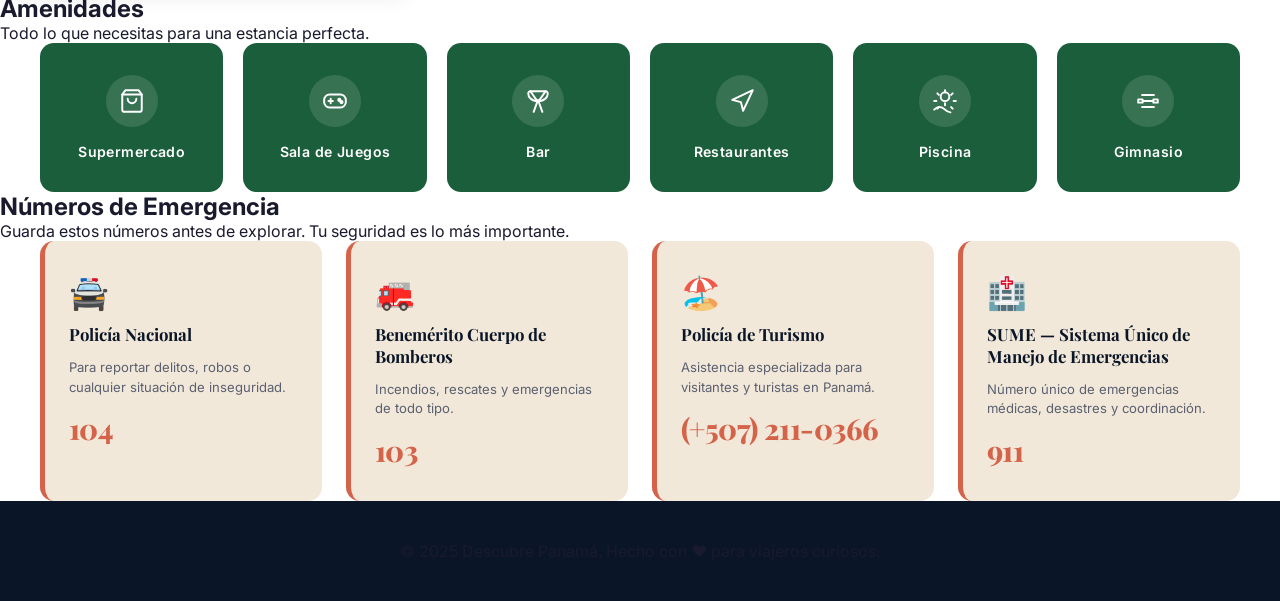
==== commit eff98e24: "Update index.html" ====
--- a/index.html
+++ b/index.html
@@ -3,104 +3,86 @@
 <head>
   <meta charset="UTF-8" />
   <meta name="viewport" content="width=device-width, initial-scale=1.0" />
-  <title>Descubre Panamá | Discover Panama</title>
+  <title>Guía de Turismo — Panamá</title>
   <link rel="preconnect" href="https://fonts.googleapis.com" />
   <link rel="preconnect" href="https://fonts.gstatic.com" crossorigin />
-  <link href="https://fonts.googleapis.com/css2?family=Playfair+Display:wght@400;700;900&family=Inter:wght@300;400;500;600&display=swap" rel="stylesheet" />
+  <link href="https://fonts.googleapis.com/css2?family=Playfair+Display:wght@400;700;900&family=Inter:wght@300;400;500;600;700&display=swap" rel="stylesheet" />
   <link rel="stylesheet" href="style.css" />
 </head>
 <body>
 
   <!-- NAVBAR -->
-  <header class="navbar" id="navbar">
-    <div class="nav-container">
-      <a href="#" class="nav-logo">
-        <span class="logo-flag">🇵🇦</span>
-        <span class="logo-text" data-i18n="nav.logo">Descubre Panamá</span>
-      </a>
-      <nav class="nav-links">
-        <a href="#tourism" data-i18n="nav.tourism">Turismo</a>
-        <a href="#amenities" data-i18n="nav.amenities">Amenidades</a>
-        <a href="#emergency" data-i18n="nav.emergency">Emergencias</a>
-      </nav>
-      <button class="lang-btn" id="langToggle" aria-label="Toggle language">
-        <span class="lang-icon">🌐</span>
-        <span class="lang-label" id="langLabel">EN</span>
-      </button>
-      <button class="hamburger" id="hamburger" aria-label="Menu">
-        <span></span><span></span><span></span>
-      </button>
+  <header class="navbar">
+    <div class="nav-inner">
+      <div class="nav-brand">
+        <span class="brand-top" data-i18n="nav.brand">Guía de Turismo</span>
+        <span class="brand-main">PANAMÁ</span>
+      </div>
+      <div class="nav-right">
+        <nav class="nav-links">
+          <a href="#turismo" data-i18n="nav.tourism">Turismo</a>
+          <a href="#amenidades" data-i18n="nav.amenities">Amenidades</a>
+          <a href="#emergencias" data-i18n="nav.emergency">Emergencias</a>
+        </nav>
+        <button class="lang-btn" id="langToggle">
+          <span>🌐</span>
+          <span id="langLabel">EN</span>
+        </button>
+        <button class="hamburger" id="hamburger" aria-label="Menú">
+          <span></span><span></span><span></span>
+        </button>
+      </div>
     </div>
     <div class="nav-mobile" id="navMobile">
-      <a href="#tourism" data-i18n="nav.tourism">Turismo</a>
-      <a href="#amenities" data-i18n="nav.amenities">Amenidades</a>
-      <a href="#emergency" data-i18n="nav.emergency">Emergencias</a>
+      <a href="#turismo" data-i18n="nav.tourism">Turismo</a>
+      <a href="#amenidades" data-i18n="nav.amenities">Amenidades</a>
+      <a href="#emergencias" data-i18n="nav.emergency">Emergencias</a>
     </div>
   </header>
 
   <!-- HERO -->
   <section class="hero">
-    <div class="hero-overlay"></div>
-    <div class="hero-content">
-      <p class="hero-eyebrow" data-i18n="hero.eyebrow">Destino Centroamérica</p>
-      <h1 class="hero-title" data-i18n="hero.title">La encrucijada del mundo</h1>
-      <p class="hero-subtitle" data-i18n="hero.subtitle">Dos océanos. Una ciudad. Mil historias que descubrir.</p>
-      <a href="#tourism" class="hero-cta" data-i18n="hero.cta">Explorar destinos</a>
-    </div>
-    <div class="hero-stripe"></div>
+    <p class="hero-eyebrow" data-i18n="hero.title">Conoce Panamá</p>
+    <h1 class="hero-heading" data-i18n="hero.subtitle">Puente del Mundo</h1>
   </section>
 
-  <!-- SECTION 1: TOURISM -->
-  <section class="section" id="tourism">
-    <div class="section-header">
-      <p class="section-eyebrow" data-i18n="tourism.eyebrow">Lugares imperdibles</p>
-      <h2 class="section-title" data-i18n="tourism.title">Sitios de Turismo</h2>
-      <p class="section-desc" data-i18n="tourism.desc">Desde ruinas coloniales hasta archipiélagos vírgenes, Panamá lo tiene todo.</p>
+  <!-- SECCIÓN 1: TURISMO -->
+  <section class="seccion" id="turismo">
+    <div class="seccion-header">
+      <h2 class="seccion-titulo" data-i18n="tourism.title">Sitios de Turismo</h2>
+      <p class="seccion-desc" data-i18n="tourism.desc">Descubre los destinos más fascinantes de Panamá.</p>
     </div>
-
-    <div class="filter-bar">
-      <button class="filter-btn active" data-filter="all" data-i18n="filter.all">Todos</button>
-      <button class="filter-btn" data-filter="ciudad" data-i18n="filter.city">Ciudad</button>
-      <button class="filter-btn" data-filter="provincias" data-i18n="filter.provinces">Provincias</button>
+    <div class="filtros">
+      <button class="filtro-btn activo" data-filter="all" data-i18n="filter.all">Todos</button>
+      <button class="filtro-btn" data-filter="ciudad" data-i18n="filter.city">Ciudad</button>
+      <button class="filtro-btn" data-filter="provincias" data-i18n="filter.provinces">Provincias</button>
     </div>
-
-    <div class="cards-grid" id="tourismGrid">
-      <!-- Populated by JS -->
-    </div>
+    <div class="cards-grid" id="tourismGrid"></div>
   </section>
 
-  <!-- SECTION 2: AMENITIES -->
-  <section class="section section-dark" id="amenities">
-    <div class="section-header">
-      <p class="section-eyebrow light" data-i18n="amenities.eyebrow">Tu comodidad, primero</p>
-      <h2 class="section-title light" data-i18n="amenities.title">Amenidades</h2>
-      <p class="section-desc light" data-i18n="amenities.desc">Todo lo que necesitas para una estancia perfecta.</p>
+  <!-- SECCIÓN 2: AMENIDADES -->
+  <section class="seccion seccion-tinted" id="amenidades">
+    <div class="seccion-header">
+      <h2 class="seccion-titulo" data-i18n="amenities.title">Amenidades</h2>
+      <p class="seccion-desc" data-i18n="amenities.desc">Todo lo que necesitas para una estadía perfecta.</p>
     </div>
-    <div class="amenities-grid" id="amenitiesGrid">
-      <!-- Populated by JS -->
-    </div>
+    <div class="amenities-grid" id="amenitiesGrid"></div>
   </section>
 
-  <!-- SECTION 3: EMERGENCY -->
-  <section class="section" id="emergency">
-    <div class="section-header">
-      <p class="section-eyebrow" data-i18n="emergency.eyebrow">Seguridad primero</p>
-      <h2 class="section-title" data-i18n="emergency.title">Números de Emergencia</h2>
-      <p class="section-desc" data-i18n="emergency.desc">Guarda estos números antes de explorar. Tu seguridad es lo más importante.</p>
+  <!-- SECCIÓN 3: EMERGENCIAS -->
+  <section class="seccion" id="emergencias">
+    <div class="seccion-header">
+      <h2 class="seccion-titulo" data-i18n="emergency.title">Números de Emergencia</h2>
+      <p class="seccion-desc" data-i18n="emergency.desc">Guarda estos números. Tu seguridad es lo primero.</p>
     </div>
-    <div class="emergency-grid" id="emergencyGrid">
-      <!-- Populated by JS -->
-    </div>
+    <div class="emergency-grid" id="emergencyGrid"></div>
   </section>
 
   <!-- FOOTER -->
   <footer class="footer">
-    <div class="footer-inner">
-      <span class="footer-logo">🇵🇦 Panamá</span>
-      <p class="footer-copy" data-i18n="footer.copy">© 2025 Descubre Panamá. Hecho con ❤️ para viajeros curiosos.</p>
-    </div>
+    <p data-i18n="footer.copy">© 2025 Guía de Turismo Panamá · Información sujeta a cambios</p>
   </footer>
 
   <script src="script.js"></script>
 </body>
-</html>+</html>
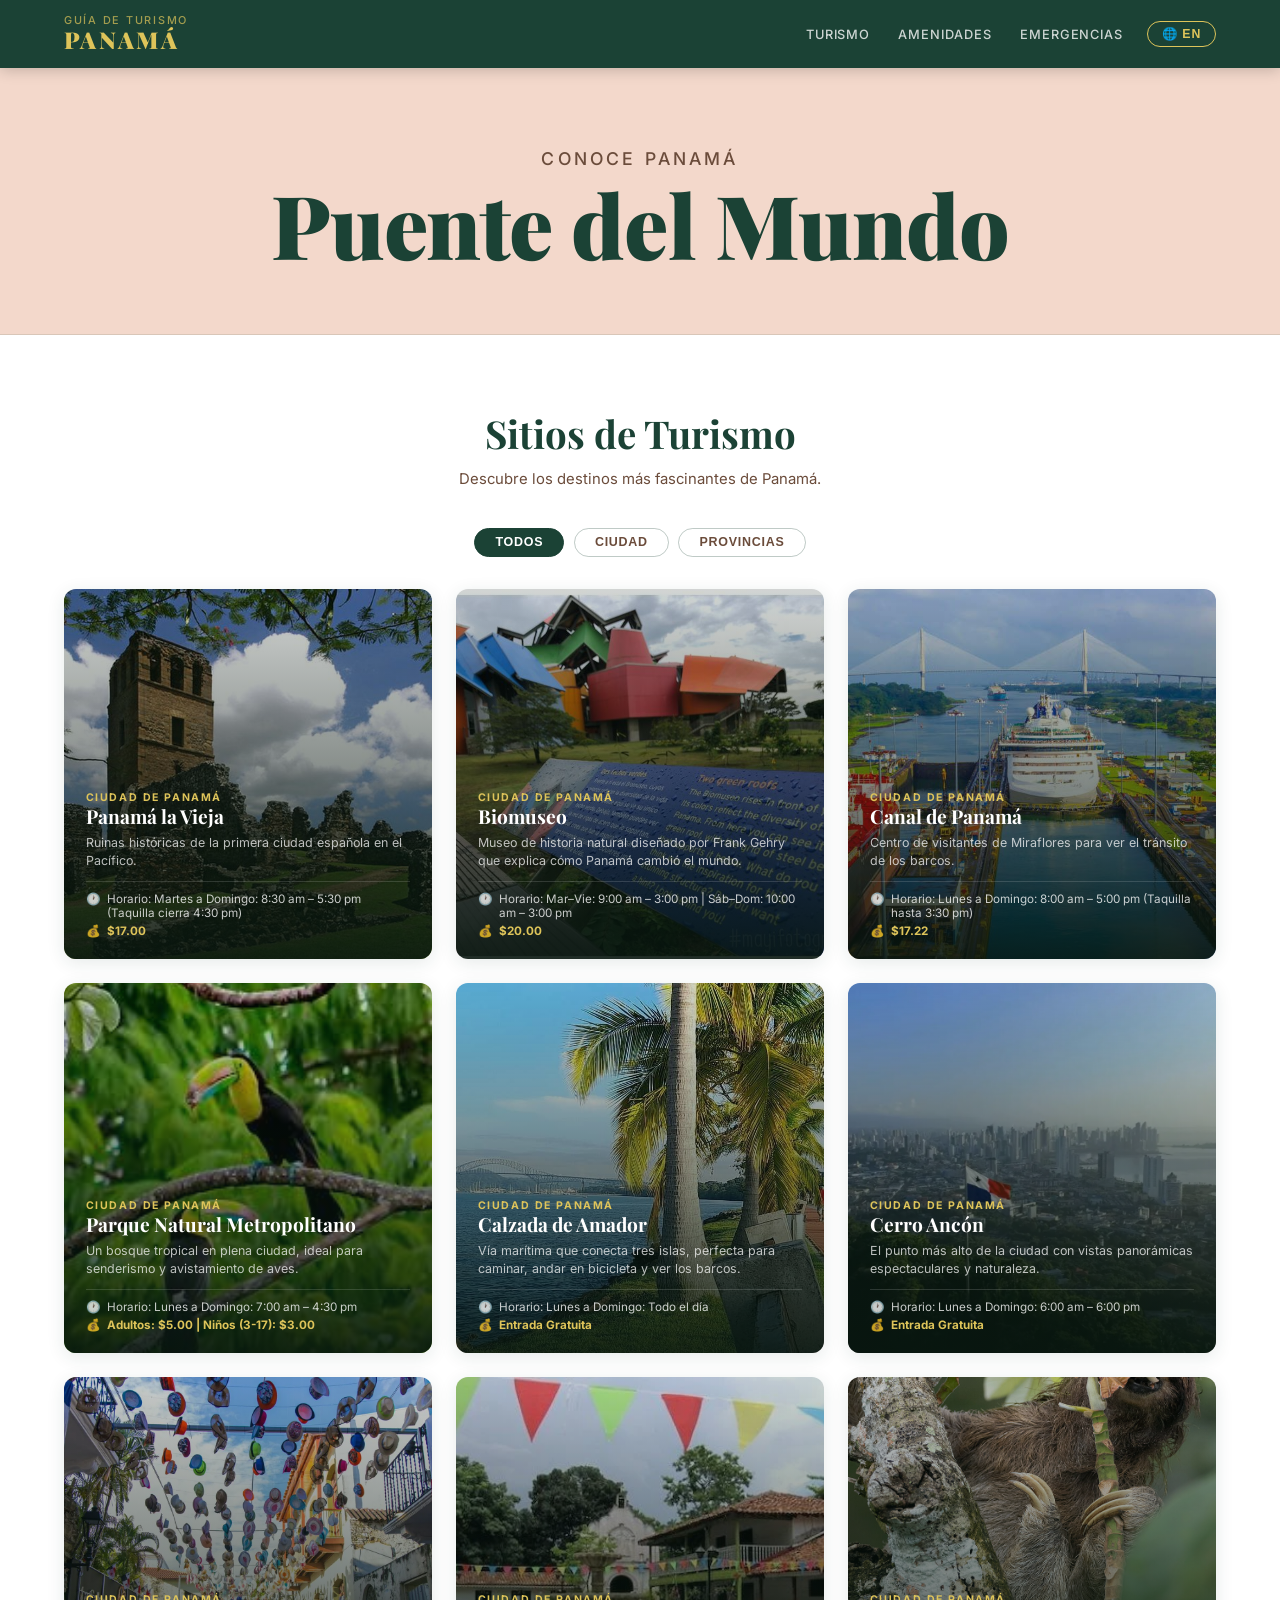
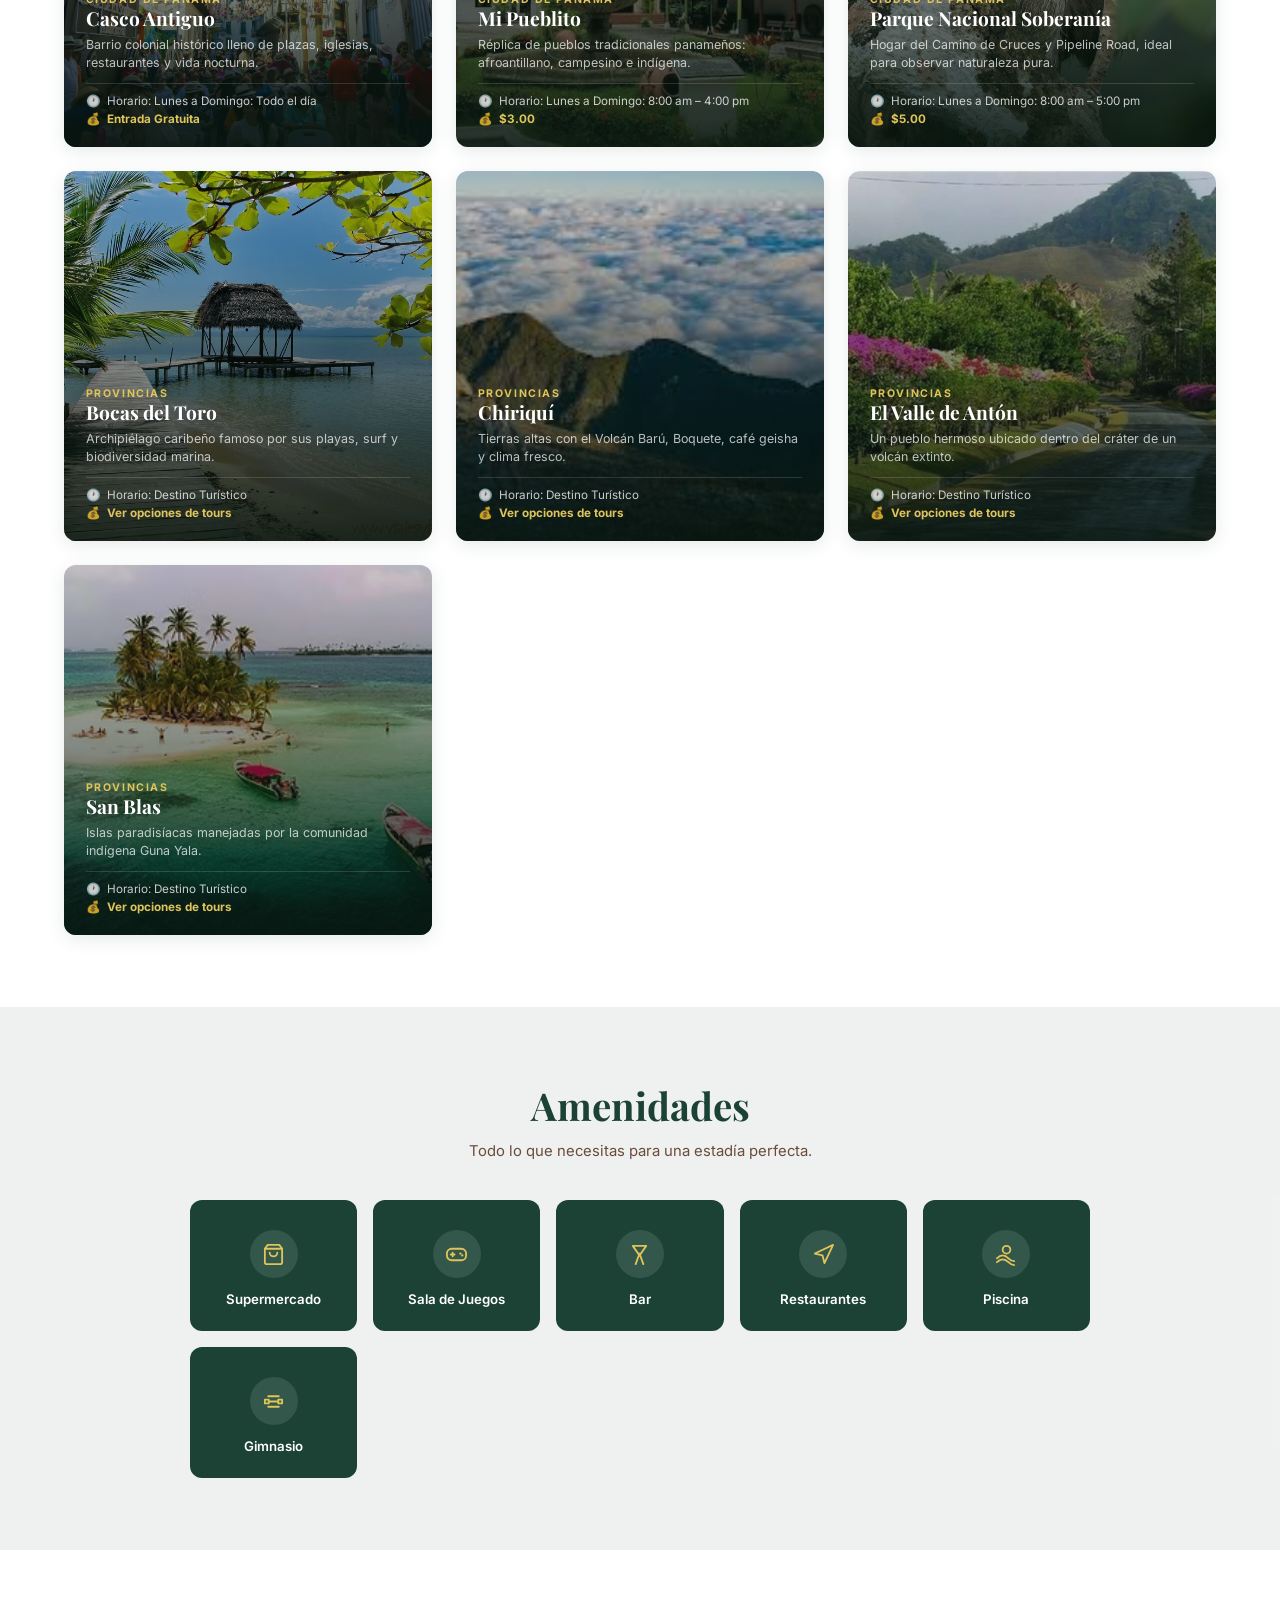
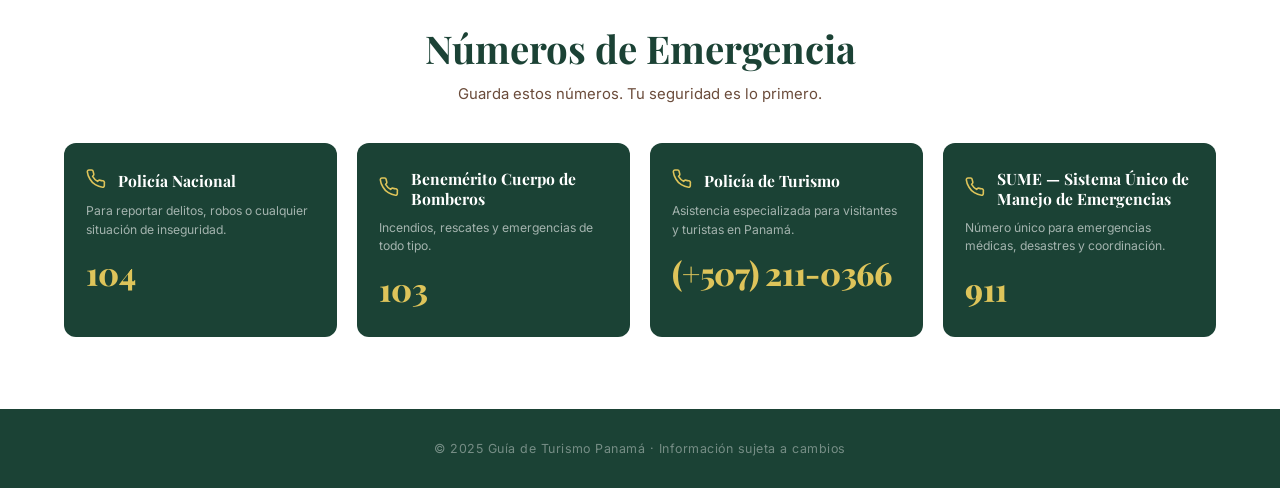
==== commit b0e64188: "Add files via upload" ====
--- a/index.html
+++ b/index.html
@@ -85,4 +85,4 @@
 
   <script src="script.js"></script>
 </body>
-</html>
+</html>
--- a/style.css
+++ b/style.css
@@ -1,128 +1,118 @@
-/* ============================================================
-   PANAMA TOURISM SITE — style.css
-   Palette:
-     --navy    #0A1628  (deep ocean)
-     --sand    #F2E8D9  (warm sand)
-     --jungle  #1B5E3B  (lush green — amenity cards)
-     --gold    #E8A020  (golden sunset — accent)
-     --coral   #D4634A  (coral — highlights)
-     --white   #FFFFFF
-     --text    #1A1A2E
-============================================================ */
+/* ================================================
+   GUÍA DE TURISMO PANAMÁ — style.css
+   --bg:      #f3d8cb  fondo general
+   --green:   #1b4235  navbar / cards amenidades y emergencias
+   --gold:    #dec45a  texto dorado navbar
+   --text:    #2c1a10  texto oscuro
+   --muted:   #6b4c3b  texto secundario
+================================================ */
 
 *, *::before, *::after { box-sizing: border-box; margin: 0; padding: 0; }
 
 :root {
-  --navy:    #0A1628;
-  --sand:    #F2E8D9;
-  --jungle:  #1B5E3B;
-  --gold:    #E8A020;
-  --coral:   #D4634A;
-  --white:   #FFFFFF;
-  --text:    #1A1A2E;
-  --muted:   #5A6070;
-  --card-radius: 14px;
-  --transition: 0.3s ease;
-}
-
-html { scroll-behavior: smooth; font-size: 16px; }
+  --bg:        #f3d8cb;
+  --green:     #1b4235;
+  --green-h:   #22503f;
+  --gold:      #dec45a;
+  --text:      #2c1a10;
+  --muted:     #6b4c3b;
+  --white:     #ffffff;
+  --radius:    12px;
+  --transition: 0.26s ease;
+}
+
+html { scroll-behavior: smooth; }
 
 body {
   font-family: 'Inter', sans-serif;
+  background: var(--withe);
   color: var(--text);
-  background: var(--white);
   overflow-x: hidden;
 }
 
-/* ── NAVBAR ─────────────────────────────────────── */
+/* ── NAVBAR ──────────────────────────────── */
 .navbar {
-  position: fixed;
-  top: 0; left: 0; right: 0;
-  z-index: 1000;
-  background: rgba(10, 22, 40, 0.96);
-  backdrop-filter: blur(10px);
-  border-bottom: 1px solid rgba(232, 160, 32, 0.2);
-  transition: background var(--transition);
-}
-
-.nav-container {
+  background: var(--green);
+  position: sticky;
+  top: 0;
+  z-index: 200;
+  box-shadow: 0 2px 14px rgba(0,0,0,0.20);
+}
+
+.nav-inner {
   max-width: 1200px;
   margin: 0 auto;
   padding: 0 1.5rem;
   height: 68px;
   display: flex;
   align-items: center;
-  gap: 2rem;
-}
-
-.nav-logo {
-  display: flex;
-  align-items: center;
-  gap: 0.5rem;
+  justify-content: space-between;
+}
+
+.nav-brand {
+  display: flex;
+  flex-direction: column;
+  line-height: 1.15;
+  flex-shrink: 0;
+}
+
+.brand-top {
+  font-size: 0.68rem;
+  font-weight: 500;
+  letter-spacing: 0.16em;
+  text-transform: uppercase;
+  color: rgba(222,196,90,0.70);
+}
+
+.brand-main {
+  font-family: 'Playfair Display', serif;
+  font-size: 1.45rem;
+  font-weight: 900;
+  color: var(--gold);
+  letter-spacing: 0.10em;
+}
+
+.nav-right {
+  display: flex;
+  align-items: center;
+  gap: 1.5rem;
+}
+
+.nav-links {
+  display: flex;
+  gap: 1.75rem;
+}
+
+.nav-links a {
+  color: rgba(255,255,255,0.78);
   text-decoration: none;
-  flex-shrink: 0;
-}
-
-.logo-flag { font-size: 1.4rem; }
-
-.logo-text {
-  font-family: 'Playfair Display', serif;
-  font-size: 1.15rem;
-  font-weight: 700;
-  color: var(--gold);
-  letter-spacing: 0.02em;
-}
-
-.nav-links {
-  display: flex;
-  gap: 2rem;
-  margin-left: auto;
-}
-
-.nav-links a {
-  color: rgba(255,255,255,0.82);
-  text-decoration: none;
-  font-size: 0.875rem;
+  font-size: 0.80rem;
   font-weight: 500;
-  letter-spacing: 0.06em;
+  letter-spacing: 0.07em;
   text-transform: uppercase;
   transition: color var(--transition);
-  position: relative;
-}
-
-.nav-links a::after {
-  content: '';
-  position: absolute;
-  bottom: -3px; left: 0;
-  width: 0; height: 2px;
-  background: var(--gold);
-  transition: width var(--transition);
 }
 
 .nav-links a:hover { color: var(--gold); }
-.nav-links a:hover::after { width: 100%; }
 
 .lang-btn {
   display: flex;
   align-items: center;
-  gap: 0.35rem;
+  gap: 0.3rem;
   background: transparent;
   border: 1.5px solid var(--gold);
   color: var(--gold);
-  padding: 0.35rem 0.9rem;
+  padding: 0.30rem 0.85rem;
   border-radius: 100px;
-  font-size: 0.8rem;
-  font-weight: 600;
+  font-size: 0.77rem;
+  font-weight: 700;
   letter-spacing: 0.08em;
   cursor: pointer;
   transition: background var(--transition), color var(--transition);
   flex-shrink: 0;
 }
 
-.lang-btn:hover {
-  background: var(--gold);
-  color: var(--navy);
-}
+.lang-btn:hover { background: var(--gold); color: var(--green); }
 
 .hamburger {
   display: none;
@@ -132,195 +122,124 @@
   border: none;
   cursor: pointer;
   padding: 4px;
-  margin-left: auto;
 }
 
 .hamburger span {
   display: block;
-  width: 24px;
+  width: 22px;
   height: 2px;
   background: var(--white);
   border-radius: 2px;
-  transition: var(--transition);
 }
 
 .nav-mobile {
   display: none;
   flex-direction: column;
-  background: var(--navy);
-  padding: 1rem 1.5rem 1.5rem;
-  gap: 1rem;
+  background: var(--green-h);
+  padding: 0.75rem 1.5rem 1.25rem;
+  gap: 0.70rem;
+  border-top: 1px solid rgba(222,196,90,0.18);
 }
 
 .nav-mobile a {
-  color: rgba(255,255,255,0.85);
+  color: rgba(255,255,255,0.82);
   text-decoration: none;
-  font-size: 1rem;
+  font-size: 0.95rem;
   font-weight: 500;
-  letter-spacing: 0.04em;
-  padding: 0.5rem 0;
-  border-bottom: 1px solid rgba(255,255,255,0.08);
+  padding: 0.4rem 0;
+  border-bottom: 1px solid rgba(255,255,255,0.07);
 }
 
 .nav-mobile.open { display: flex; }
 
-/* ── HERO ────────────────────────────────────────── */
+/* ── HERO ────────────────────────────────── */
 .hero {
-  position: relative;
-  min-height: 100svh;
-  display: flex;
-  align-items: center;
-  background:
-    linear-gradient(160deg, rgba(10,22,40,0.78) 0%, rgba(10,22,40,0.45) 60%, rgba(27,94,59,0.55) 100%),
-    url('https://images.unsplash.com/photo-1589394815804-964ed0be2eb5?w=1600&q=80') center/cover no-repeat;
-  padding-top: 68px;
-  overflow: hidden;
-}
-
-.hero-overlay {
-  position: absolute;
-  inset: 0;
-  background: linear-gradient(to bottom, transparent 60%, rgba(10,22,40,0.25) 100%);
-  pointer-events: none;
-}
-
-.hero-content {
-  position: relative;
-  z-index: 2;
+  display: flex;
+  flex-direction: column;
+  align-items: center;
+  justify-content: center;
+  text-align: center;
+  padding: 5rem 1.5rem 4rem;
+  background: var(--bg);
+  border-bottom: 1px solid rgba(27,66,53,0.12);
+}
+
+.hero-eyebrow {
+  font-family: 'Inter', sans-serif;
+  font-size: clamp(0.85rem, 2vw, 1.1rem);
+  font-weight: 500;
+  color: var(--muted);
+  letter-spacing: 0.18em;
+  text-transform: uppercase;
+  margin-bottom: 0.55rem;
+}
+
+.hero-heading {
+  font-family: 'Playfair Display', serif;
+  font-size: clamp(2.8rem, 8vw, 5.5rem);
+  font-weight: 900;
+  color: var(--green);
+  line-height: 1.05;
+  letter-spacing: -0.01em;
+}
+
+/* ── SECCIONES ───────────────────────────── */
+.seccion {
+  padding: 4.5rem 1.5rem;
   max-width: 1200px;
   margin: 0 auto;
-  padding: 4rem 1.5rem;
-}
-
-.hero-eyebrow {
-  font-size: 0.8rem;
-  font-weight: 600;
-  letter-spacing: 0.22em;
-  text-transform: uppercase;
-  color: var(--gold);
-  margin-bottom: 1rem;
-}
-
-.hero-title {
-  font-family: 'Playfair Display', serif;
-  font-size: clamp(2.8rem, 7vw, 6rem);
-  font-weight: 900;
-  line-height: 1.05;
-  color: var(--white);
-  max-width: 680px;
-  margin-bottom: 1.25rem;
-}
-
-.hero-subtitle {
-  font-size: clamp(1rem, 2vw, 1.2rem);
-  color: rgba(255,255,255,0.78);
-  font-weight: 300;
-  max-width: 480px;
-  line-height: 1.6;
-  margin-bottom: 2.5rem;
-}
-
-.hero-cta {
-  display: inline-block;
-  background: var(--gold);
-  color: var(--navy);
-  text-decoration: none;
-  font-weight: 700;
-  font-size: 0.9rem;
-  letter-spacing: 0.06em;
-  text-transform: uppercase;
-  padding: 0.9rem 2.2rem;
-  border-radius: 100px;
-  transition: background var(--transition), transform var(--transition);
-}
-
-.hero-cta:hover {
-  background: #f5b830;
-  transform: translateY(-2px);
-}
-
-/* Diagonal accent stripe */
-.hero-stripe {
-  position: absolute;
-  bottom: -2px; right: 0;
-  width: 45%;
-  height: 8px;
-  background: linear-gradient(90deg, var(--coral), var(--gold));
-  clip-path: polygon(5% 0, 100% 0, 100% 100%, 0% 100%);
-  z-index: 3;
-}
-
-/* ── SECTIONS ─────────────────────────────────────── */
-.section {
-  padding: 6rem 1.5rem;
-  max-width: 1200px;
-  margin: 0 auto;
-}
-
-.section-dark {
+}
+
+.seccion-tinted {
   max-width: 100%;
-  background: var(--navy);
-  padding: 6rem 1.5rem;
-}
-
-.section-dark > * {
+  background: rgba(27,66,53,0.07);
+  padding: 4.5rem 1.5rem;
+}
+
+.seccion-tinted > .seccion-header {
   max-width: 1200px;
   margin-left: auto;
   margin-right: auto;
-}
-
-.section-header {
   text-align: center;
-  margin-bottom: 3rem;
-}
-
-.section-eyebrow {
-  font-size: 0.75rem;
-  font-weight: 600;
-  letter-spacing: 0.22em;
-  text-transform: uppercase;
-  color: var(--coral);
-  margin-bottom: 0.6rem;
-}
-
-.section-eyebrow.light { color: var(--gold); }
-
-.section-title {
-  font-family: 'Playfair Display', serif;
-  font-size: clamp(1.9rem, 4vw, 3rem);
+}
+
+.seccion-header {
+  text-align: center;
+  margin-bottom: 2.25rem;
+}
+
+.seccion-titulo {
+  font-family: 'Playfair Display', serif;
+  font-size: clamp(1.7rem, 4vw, 2.4rem);
   font-weight: 700;
-  color: var(--navy);
-  margin-bottom: 0.75rem;
-}
-
-.section-title.light { color: var(--white); }
-
-.section-desc {
-  font-size: 1rem;
+  color: var(--green);
+  margin-bottom: 0.5rem;
+}
+
+.seccion-desc {
+  font-size: 0.93rem;
   color: var(--muted);
-  max-width: 520px;
+  max-width: 480px;
   margin: 0 auto;
   line-height: 1.65;
 }
 
-.section-desc.light { color: rgba(255,255,255,0.6); }
-
-/* ── FILTER BAR ──────────────────────────────────── */
-.filter-bar {
-  display: flex;
-  gap: 0.75rem;
+/* ── FILTROS ─────────────────────────────── */
+.filtros {
+  display: flex;
+  gap: 0.6rem;
   justify-content: center;
   flex-wrap: wrap;
-  margin-bottom: 2.5rem;
-}
-
-.filter-btn {
+  margin-bottom: 2rem;
+}
+
+.filtro-btn {
   background: transparent;
-  border: 1.5px solid #D0D5E0;
+  border: 1.5px solid rgba(27,66,53,0.28);
   color: var(--muted);
-  padding: 0.5rem 1.4rem;
+  padding: 0.42rem 1.25rem;
   border-radius: 100px;
-  font-size: 0.82rem;
+  font-size: 0.78rem;
   font-weight: 600;
   letter-spacing: 0.06em;
   text-transform: uppercase;
@@ -328,272 +247,239 @@
   transition: all var(--transition);
 }
 
-.filter-btn:hover,
-.filter-btn.active {
-  background: var(--navy);
-  border-color: var(--navy);
+.filtro-btn:hover,
+.filtro-btn.activo {
+  background: var(--green);
+  border-color: var(--green);
   color: var(--white);
 }
 
-/* ── TOURISM CARDS GRID ──────────────────────────── */
+/* ── TOURISM CARDS ───────────────────────── */
 .cards-grid {
   display: grid;
-  grid-template-columns: repeat(auto-fill, minmax(300px, 1fr));
-  gap: 1.75rem;
+  grid-template-columns: repeat(auto-fill, minmax(285px, 1fr));
+  gap: 1.5rem;
 }
 
 .card {
-  border-radius: var(--card-radius);
+  border-radius: var(--radius);
   overflow: hidden;
-  background: var(--white);
-  box-shadow: 0 4px 20px rgba(10,22,40,0.08);
+  position: relative;
+  height: 370px;
+  box-shadow: 0 4px 18px rgba(27,66,53,0.11);
   transition: transform var(--transition), box-shadow var(--transition);
-  display: flex;
-  flex-direction: column;
 }
 
 .card:hover {
-  transform: translateY(-6px);
-  box-shadow: 0 12px 36px rgba(10,22,40,0.14);
-}
-
-.card-img-wrap {
-  position: relative;
-  height: 200px;
-  overflow: hidden;
-}
-
-.card-img-wrap img {
+  transform: translateY(-5px);
+  box-shadow: 0 14px 34px rgba(27,66,53,0.20);
+}
+
+.card-img {
+  position: absolute;
+  inset: 0;
   width: 100%;
   height: 100%;
   object-fit: cover;
   transition: transform 0.5s ease;
 }
 
-.card:hover .card-img-wrap img {
-  transform: scale(1.06);
-}
-
-.card-badge {
+.card:hover .card-img { transform: scale(1.06); }
+
+.card-overlay {
   position: absolute;
-  top: 12px; right: 12px;
-  background: var(--gold);
-  color: var(--navy);
-  font-size: 0.68rem;
+  inset: 0;
+  background: linear-gradient(
+    to top,
+    rgba(8,22,15,0.90) 0%,
+    rgba(8,22,15,0.52) 45%,
+    rgba(8,22,15,0.18) 100%
+  );
+  z-index: 1;
+}
+
+.card-body {
+  position: absolute;
+  bottom: 0; left: 0; right: 0;
+  z-index: 2;
+  padding: 1.35rem;
+}
+
+.card-region {
+  font-size: 0.66rem;
   font-weight: 700;
-  letter-spacing: 0.08em;
+  letter-spacing: 0.15em;
   text-transform: uppercase;
-  padding: 0.3rem 0.7rem;
-  border-radius: 100px;
-}
-
-.card-badge.free {
-  background: var(--jungle);
-  color: var(--white);
-}
-
-.card-body {
-  padding: 1.4rem;
-  flex: 1;
-  display: flex;
-  flex-direction: column;
-  gap: 0.6rem;
-}
-
-.card-region {
-  font-size: 0.7rem;
-  font-weight: 600;
-  letter-spacing: 0.14em;
-  text-transform: uppercase;
-  color: var(--coral);
+  color: var(--gold);
+  margin-bottom: 0.25rem;
 }
 
 .card-name {
   font-family: 'Playfair Display', serif;
   font-size: 1.2rem;
   font-weight: 700;
-  color: var(--navy);
-  line-height: 1.25;
+  color: var(--white);
+  line-height: 1.2;
+  margin-bottom: 0.35rem;
 }
 
 .card-details {
-  font-size: 0.875rem;
-  color: var(--muted);
-  line-height: 1.55;
-  flex: 1;
+  font-size: 0.78rem;
+  color: rgba(255,255,255,0.72);
+  line-height: 1.5;
+  margin-bottom: 0.65rem;
 }
 
 .card-meta {
-  display: flex;
-  flex-direction: column;
-  gap: 0.3rem;
-  margin-top: 0.5rem;
-  padding-top: 1rem;
-  border-top: 1px solid #EAECF0;
+  border-top: 1px solid rgba(255,255,255,0.14);
+  padding-top: 0.6rem;
+  display: flex;
+  flex-direction: column;
+  gap: 0.22rem;
 }
 
 .card-meta-row {
   display: flex;
   align-items: flex-start;
-  gap: 0.5rem;
-  font-size: 0.8rem;
-  color: var(--text);
-}
-
-.card-meta-icon {
-  font-size: 0.85rem;
-  flex-shrink: 0;
-  margin-top: 0.1rem;
-}
-
-.card-price {
-  font-weight: 700;
-  color: var(--jungle);
-}
-
-.card.hidden { display: none; }
-
-/* ── AMENITIES ───────────────────────────────────── */
+  gap: 0.38rem;
+  font-size: 0.73rem;
+  color: rgba(255,255,255,0.78);
+}
+
+.card-price { font-weight: 700; color: var(--gold); }
+
+.card.oculta { display: none; }
+
+/* ── AMENIDADES ──────────────────────────── */
 .amenities-grid {
   display: grid;
-  grid-template-columns: repeat(auto-fill, minmax(160px, 1fr));
-  gap: 1.25rem;
-  max-width: 1200px;
+  grid-template-columns: repeat(auto-fill, minmax(148px, 1fr));
+  gap: 1rem;
+  max-width: 900px;
   margin: 0 auto;
 }
 
 .amenity-card {
-  background: var(--jungle);
-  border-radius: var(--card-radius);
-  padding: 2rem 1rem;
-  display: flex;
-  flex-direction: column;
-  align-items: center;
-  gap: 1rem;
-  transition: transform var(--transition), background var(--transition);
-  cursor: default;
+  background: var(--green);
+  border-radius: var(--radius);
+  padding: 1.9rem 1rem 1.5rem;
+  display: flex;
+  flex-direction: column;
+  align-items: center;
+  gap: 0.8rem;
+  transition: background var(--transition), transform var(--transition);
 }
 
 .amenity-card:hover {
-  transform: translateY(-4px);
-  background: #236b48;
+  background: var(--green-h);
+  transform: translateY(-3px);
 }
 
 .amenity-icon {
-  width: 52px;
-  height: 52px;
+  width: 48px;
+  height: 48px;
+  background: rgba(255,255,255,0.11);
+  border-radius: 50%;
   display: flex;
   align-items: center;
   justify-content: center;
-  background: rgba(255,255,255,0.12);
-  border-radius: 50%;
 }
 
 .amenity-icon svg {
-  width: 26px;
-  height: 26px;
+  width: 23px;
+  height: 23px;
+  stroke: var(--gold);
   fill: none;
-  stroke: var(--white);
-  stroke-width: 1.8;
+  stroke-width: 1.9;
   stroke-linecap: round;
   stroke-linejoin: round;
 }
 
 .amenity-name {
-  font-size: 0.88rem;
+  font-size: 0.83rem;
   font-weight: 600;
   color: var(--white);
   text-align: center;
-  letter-spacing: 0.03em;
-}
-
-/* ── EMERGENCY ───────────────────────────────────── */
+}
+
+/* ── EMERGENCIAS ─────────────────────────── */
 .emergency-grid {
   display: grid;
-  grid-template-columns: repeat(auto-fill, minmax(240px, 1fr));
-  gap: 1.5rem;
-  max-width: 1200px;
-  margin: 0 auto;
+  grid-template-columns: repeat(auto-fill, minmax(235px, 1fr));
+  gap: 1.25rem;
 }
 
 .emergency-card {
-  background: var(--sand);
-  border-radius: var(--card-radius);
-  padding: 2rem 1.5rem;
-  display: flex;
-  flex-direction: column;
-  gap: 0.75rem;
-  border-left: 5px solid var(--coral);
+  background: var(--green);
+  border-radius: var(--radius);
+  padding: 1.65rem 1.4rem;
+  display: flex;
+  flex-direction: column;
+  gap: 0.55rem;
   transition: transform var(--transition), box-shadow var(--transition);
 }
 
 .emergency-card:hover {
   transform: translateY(-4px);
-  box-shadow: 0 10px 30px rgba(212,99,74,0.15);
-}
-
-.emergency-icon-wrap {
+  box-shadow: 0 10px 26px rgba(27,66,53,0.28);
+}
+
+.emergency-top {
+  display: flex;
+  align-items: center;
+  gap: 0.7rem;
+}
+
+.emergency-phone-icon svg {
+  width: 20px;
+  height: 20px;
+  stroke: var(--gold);
+  fill: none;
+  stroke-width: 1.9;
+  stroke-linecap: round;
+  stroke-linejoin: round;
+}
+
+.emergency-name {
+  font-family: 'Playfair Display', serif;
+  font-size: 0.98rem;
+  font-weight: 700;
+  color: var(--white);
+  line-height: 1.3;
+}
+
+.emergency-desc {
+  font-size: 0.76rem;
+  color: rgba(255,255,255,0.60);
+  line-height: 1.55;
+}
+
+.emergency-number {
+  font-family: 'Playfair Display', serif;
   font-size: 2rem;
-}
-
-.emergency-name {
-  font-family: 'Playfair Display', serif;
-  font-size: 1.05rem;
-  font-weight: 700;
-  color: var(--navy);
-  line-height: 1.3;
-}
-
-.emergency-desc {
-  font-size: 0.82rem;
-  color: var(--muted);
-  line-height: 1.5;
-}
-
-.emergency-number {
-  font-size: 1.8rem;
   font-weight: 800;
-  color: var(--coral);
-  letter-spacing: -0.02em;
-  font-family: 'Playfair Display', serif;
-}
-
-/* ── FOOTER ──────────────────────────────────────── */
+  color: var(--gold);
+  letter-spacing: -0.01em;
+  margin-top: 0.15rem;
+}
+
+/* ── FOOTER ──────────────────────────────── */
 .footer {
-  background: var(--navy);
-  padding: 2.5rem 1.5rem;
+  background: var(--green);
   text-align: center;
-}
-
-.footer-inner {
-  max-width: 1200px;
-  margin: 0 auto;
-  display: flex;
-  flex-direction: column;
-  align-items: center;
-  gap: 0.6rem;
-}
-
-.footer-logo {
-  font-family: 'Playfair Display', serif;
-  font-size: 1.1rem;
-  font-weight: 700;
-  color: var(--gold);
-}
-
-.footer-copy {
-  font-size: 0.82rem;
-  color: rgba(255,255,255,0.45);
-}
-
-/* ── RESPONSIVE ──────────────────────────────────── */
+  padding: 2rem 1.5rem;
+  font-size: 0.78rem;
+  color: rgba(255,255,255,0.40);
+  letter-spacing: 0.04em;
+}
+
+/* ── RESPONSIVE ──────────────────────────── */
 @media (max-width: 768px) {
   .nav-links { display: none; }
   .hamburger { display: flex; }
-  .lang-btn { margin-left: 0; }
-
-  .section { padding: 4rem 1.25rem; }
-  .section-dark { padding: 4rem 1.25rem; }
+
+  .seccion { padding: 3rem 1.25rem; }
+  .seccion-tinted { padding: 3rem 1.25rem; }
 
   .cards-grid { grid-template-columns: 1fr; }
   .amenities-grid { grid-template-columns: repeat(3, 1fr); }
@@ -603,10 +489,8 @@
 @media (max-width: 480px) {
   .amenities-grid { grid-template-columns: repeat(2, 1fr); }
   .emergency-grid { grid-template-columns: 1fr; }
-  .hero-stripe { display: none; }
-}
-
-/* ── REDUCED MOTION ──────────────────────────────── */
+}
+
 @media (prefers-reduced-motion: reduce) {
-  *, *::before, *::after { transition: none !important; animation: none !important; }
-}
+  *, *::before, *::after { transition: none !important; }
+}
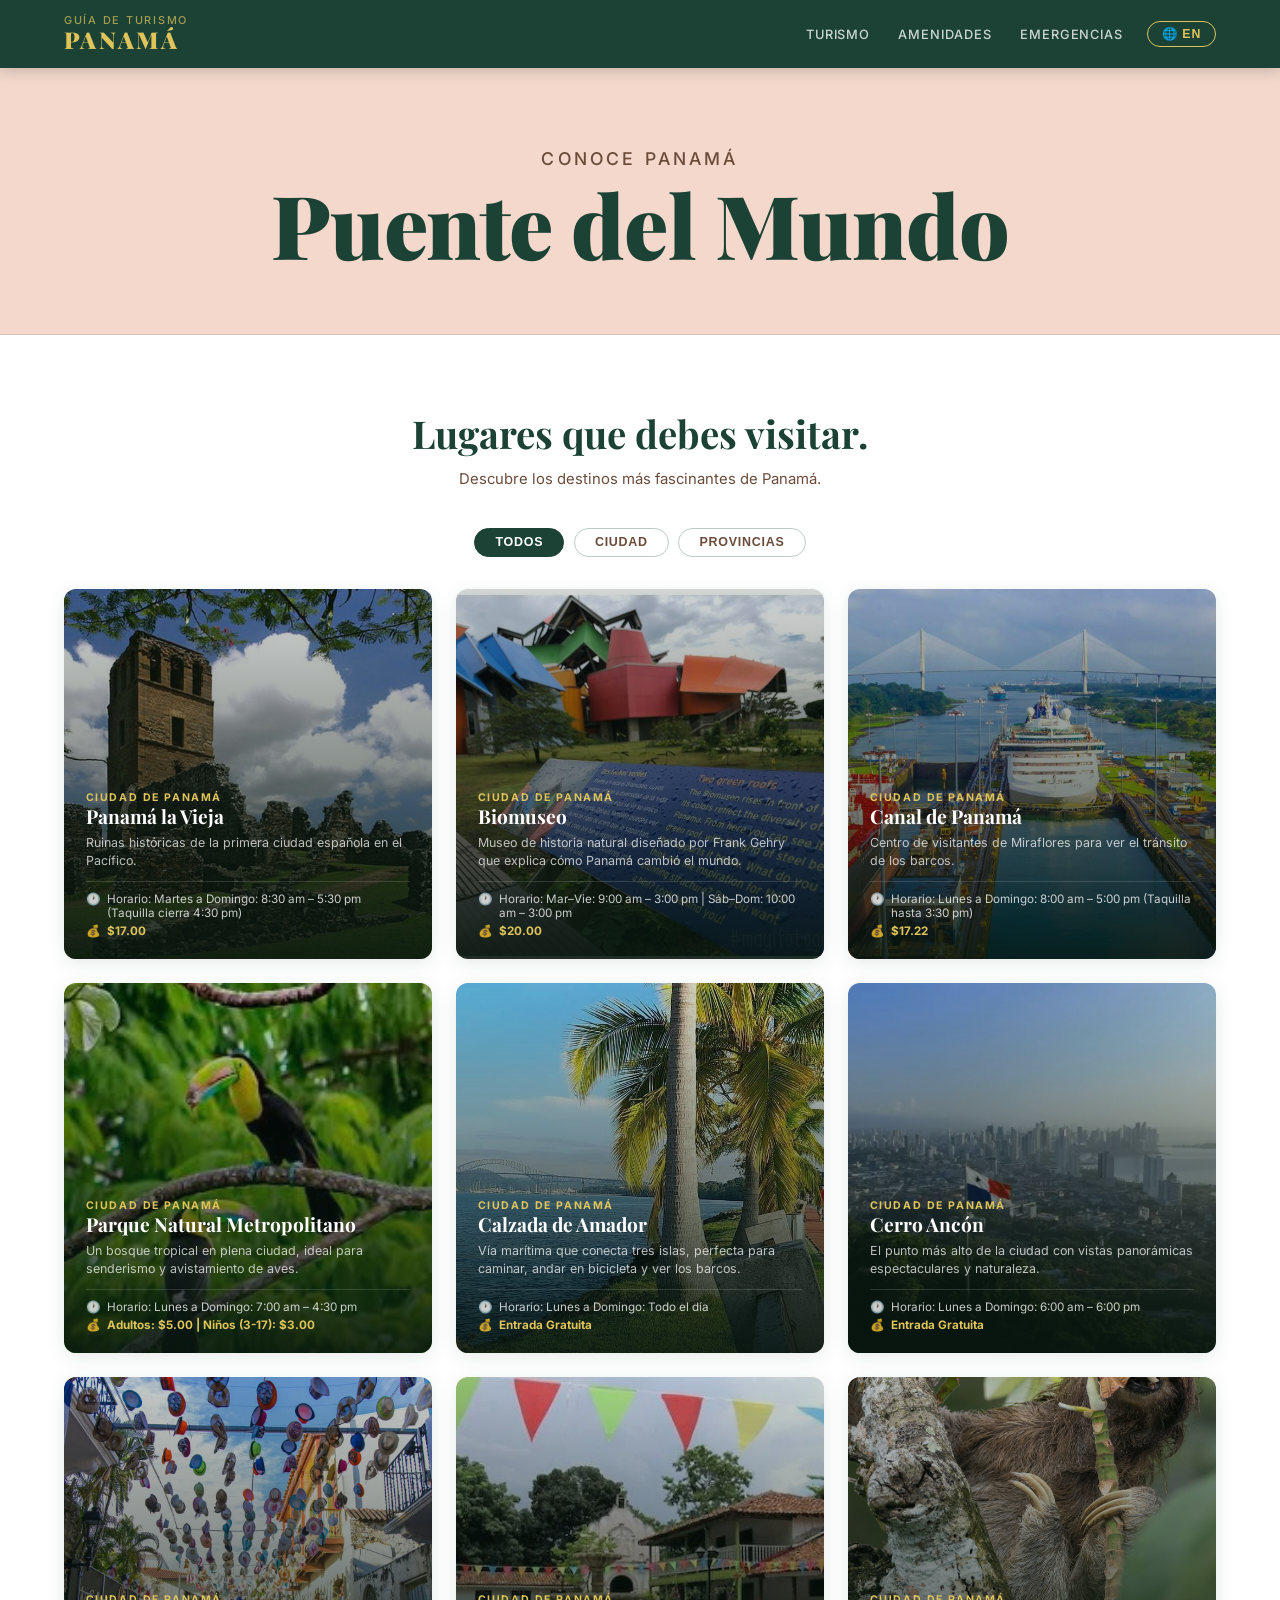
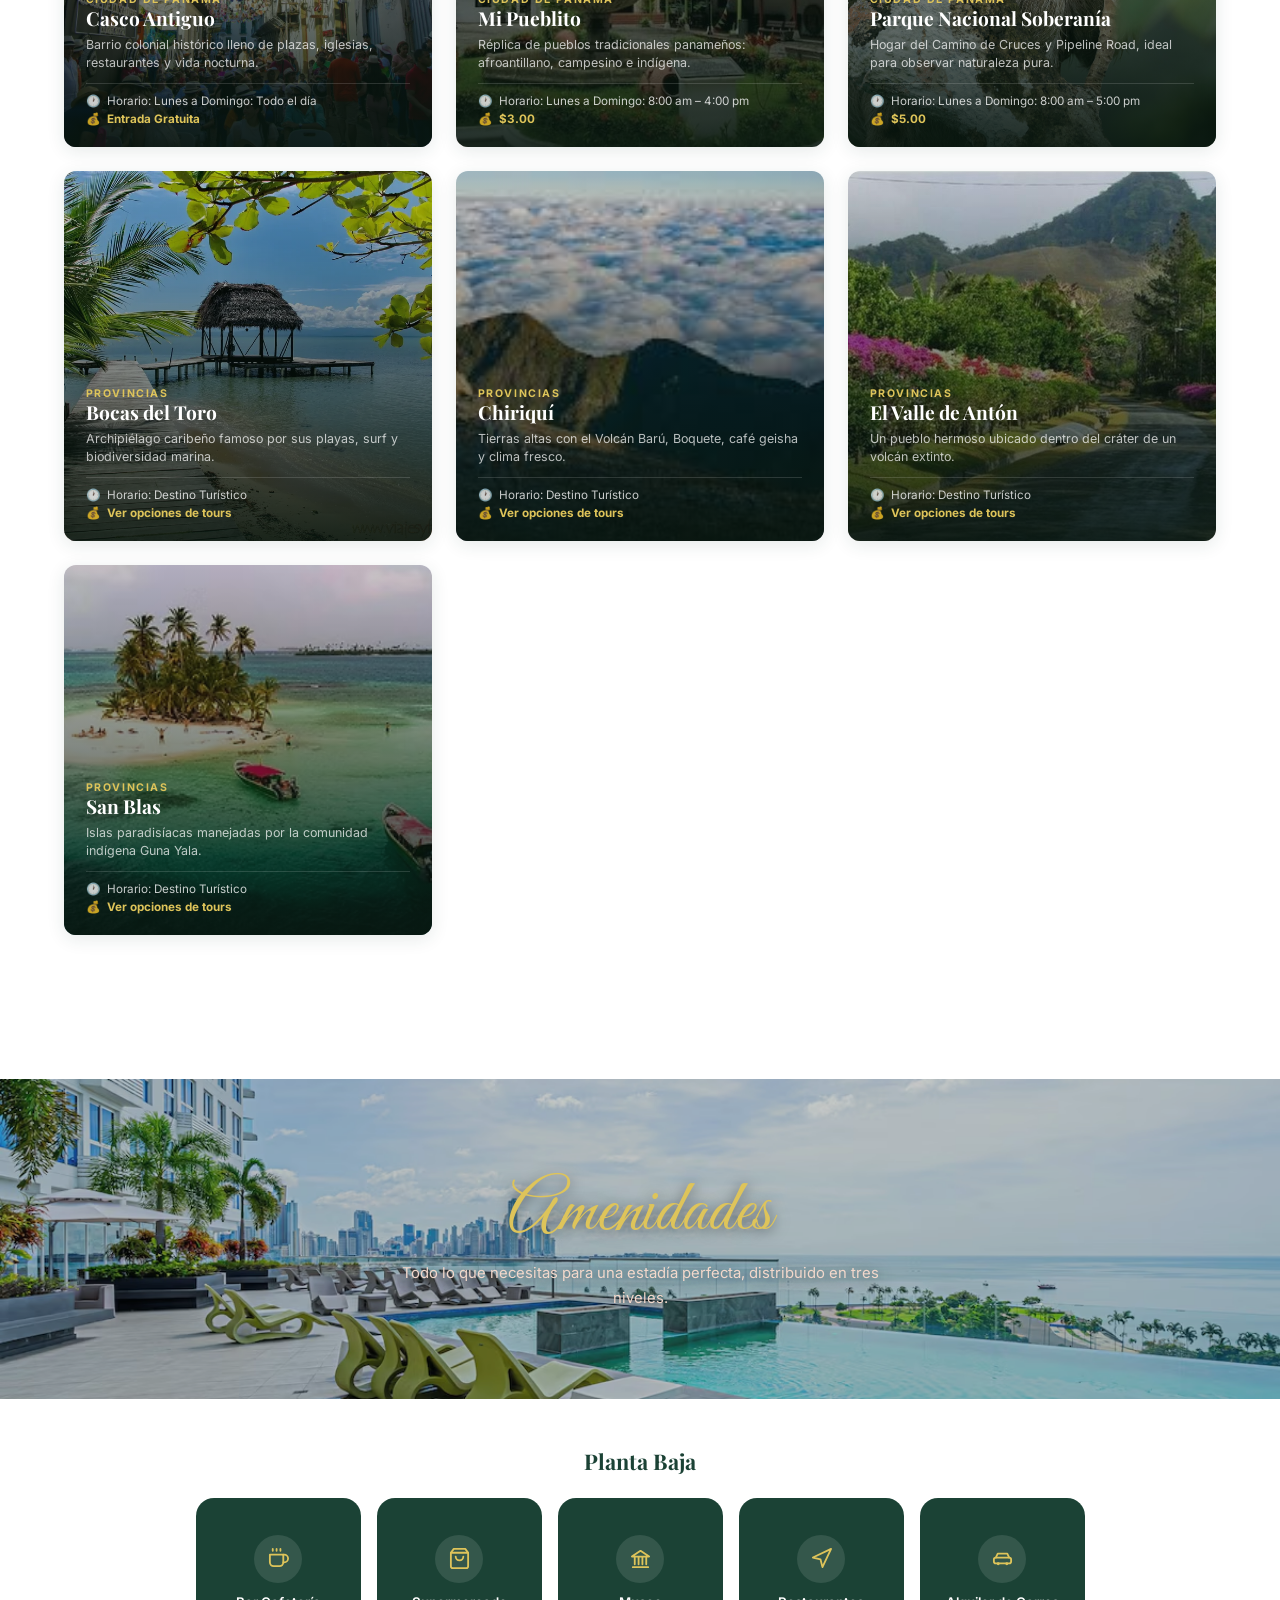
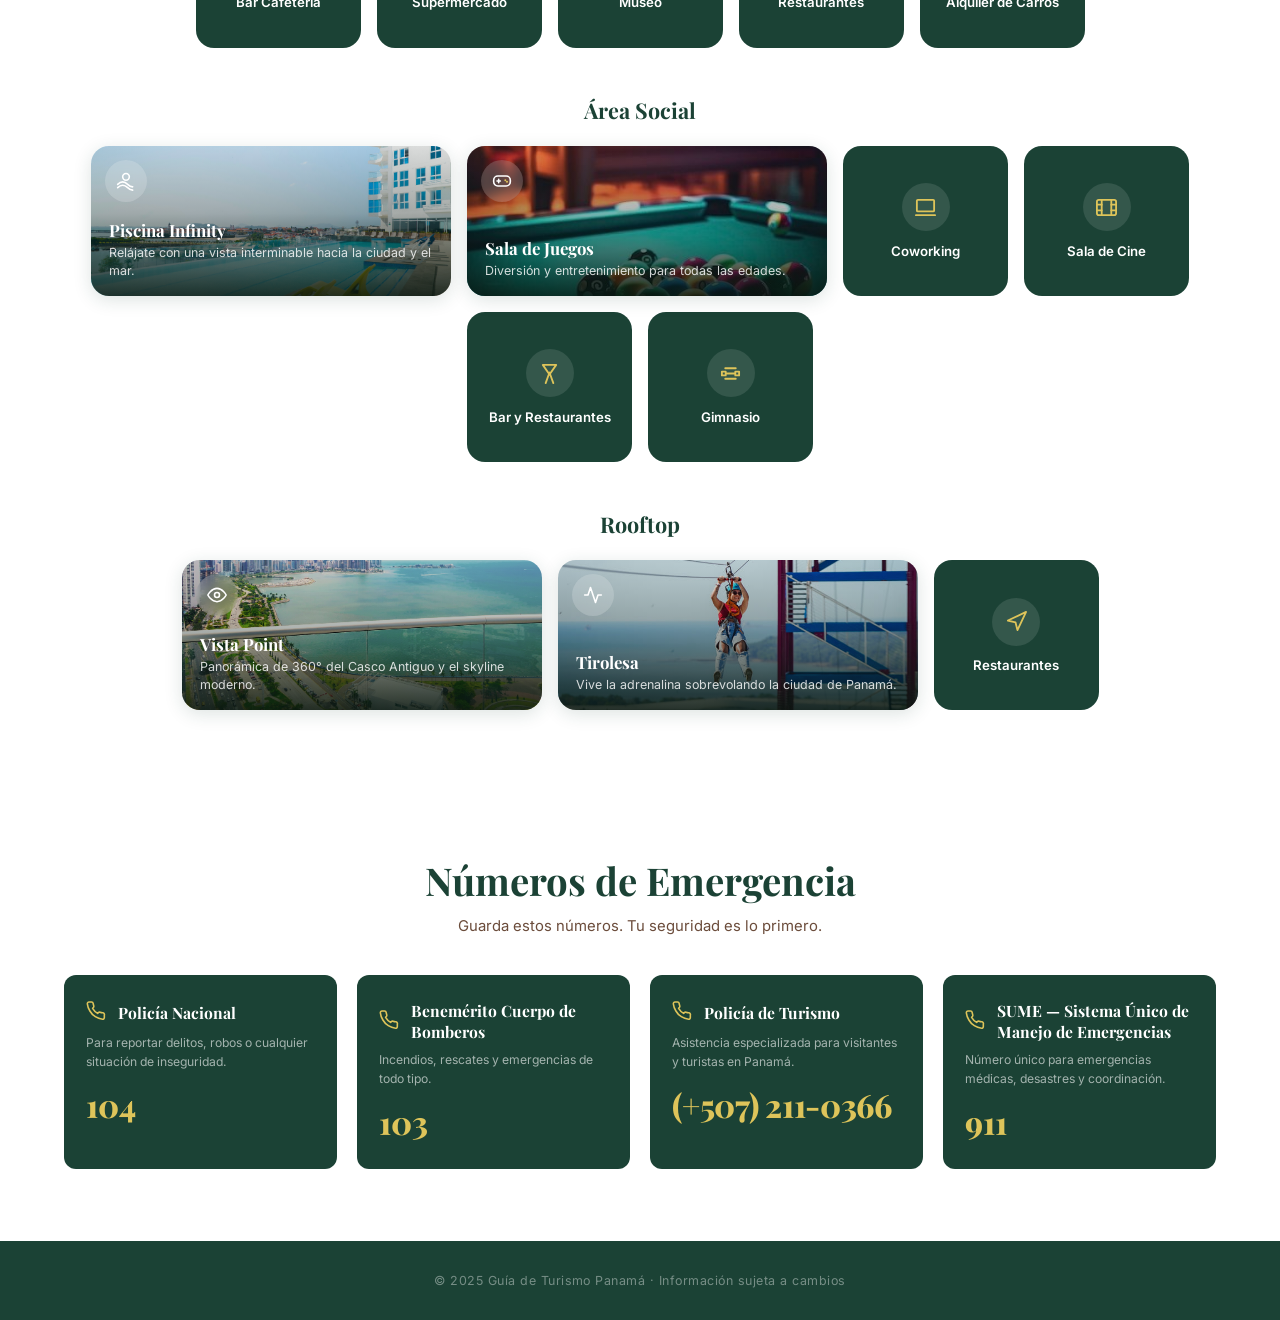
==== commit bc114357: "Add files via upload" ====
--- a/index.html
+++ b/index.html
@@ -6,7 +6,7 @@
   <title>Guía de Turismo — Panamá</title>
   <link rel="preconnect" href="https://fonts.googleapis.com" />
   <link rel="preconnect" href="https://fonts.gstatic.com" crossorigin />
-  <link href="https://fonts.googleapis.com/css2?family=Playfair+Display:wght@400;700;900&family=Inter:wght@300;400;500;600;700&display=swap" rel="stylesheet" />
+  <link href="https://fonts.googleapis.com/css2?family=Playfair+Display:wght@400;700;900&family=Great+Vibes&family=Inter:wght@300;400;500;600;700&display=swap" rel="stylesheet" />
   <link rel="stylesheet" href="style.css" />
 </head>
 <body>
@@ -60,13 +60,13 @@
     <div class="cards-grid" id="tourismGrid"></div>
   </section>
 
-  <!-- SECCIÓN 2: AMENIDADES -->
+  <!-- SECCIÓN 2: AMENIDADES (Planta Baja / Área Social / Rooftop) -->
   <section class="seccion seccion-tinted" id="amenidades">
-    <div class="seccion-header">
+    <div class="seccion-header amenities-banner">
       <h2 class="seccion-titulo" data-i18n="amenities.title">Amenidades</h2>
-      <p class="seccion-desc" data-i18n="amenities.desc">Todo lo que necesitas para una estadía perfecta.</p>
+      <p class="seccion-desc" data-i18n="amenities.desc">Todo lo que necesitas para una estadía perfecta, distribuido en tres niveles.</p>
     </div>
-    <div class="amenities-grid" id="amenitiesGrid"></div>
+    <div class="amenities-wrap" id="amenitiesContainer"></div>
   </section>
 
   <!-- SECCIÓN 3: EMERGENCIAS -->
--- a/style.css
+++ b/style.css
@@ -18,6 +18,7 @@
   --muted:     #6b4c3b;
   --white:     #ffffff;
   --radius:    12px;
+  --radius-lg: 18px;
   --transition: 0.26s ease;
 }
 
@@ -25,7 +26,7 @@
 
 body {
   font-family: 'Inter', sans-serif;
-  background: var(--withe);
+  background: var(--white);
   color: var(--text);
   overflow-x: hidden;
 }
@@ -192,7 +193,7 @@
 
 .seccion-tinted {
   max-width: 100%;
-  background: rgba(27,66,53,0.07);
+  background: var(--white);
   padding: 4.5rem 1.5rem;
 }
 
@@ -222,6 +223,58 @@
   max-width: 480px;
   margin: 0 auto;
   line-height: 1.65;
+}
+
+/* ── BANNER DE APERTURA: AMENIDADES ───────── */
+.amenities-banner {
+  position: relative;
+  isolation: isolate;
+  background: url('images/piscina-portada.avif') center/cover no-repeat;
+  border-radius: 0;
+  min-height: 320px;
+  display: flex;
+  flex-direction: column;
+  align-items: center;
+  justify-content: center;
+  padding: 2.5rem 1.5rem;
+  margin-bottom: 3rem;
+  overflow: hidden;
+}
+
+/* Full-bleed: la imagen llega hasta los bordes de la página */
+.seccion-tinted > .amenities-banner {
+  max-width: none;
+  margin-left: -1.5rem;
+  margin-right: -1.5rem;
+  width: calc(100% + 3rem);
+}
+
+.amenities-banner::before {
+  content: '';
+  position: absolute;
+  inset: 0;
+  /* Película ligera: la foto se ve vívida y nítida */
+  background: rgba(8,22,15,0.22);
+  z-index: 0;
+}
+
+.amenities-banner .seccion-titulo,
+.amenities-banner .seccion-desc {
+  position: relative;
+  z-index: 1;
+  text-shadow: 0 2px 14px rgba(0,0,0,0.55);
+}
+
+.amenities-banner .seccion-titulo {
+  font-family: 'Great Vibes', cursive;
+  font-weight: 400;
+  font-size: clamp(2.8rem, 8vw, 4.5rem);
+  color: var(--gold);
+  margin-bottom: 0.2rem;
+}
+
+.amenities-banner .seccion-desc {
+  color: var(--bg);
 }
 
 /* ── FILTROS ─────────────────────────────── */
@@ -350,23 +403,49 @@
 
 .card.oculta { display: none; }
 
-/* ── AMENIDADES ──────────────────────────── */
+/* ── AMENIDADES: CONTENEDOR GENERAL ───────── */
+.amenities-wrap {
+  display: flex;
+  flex-direction: column;
+  gap: 3rem;
+  max-width: 1100px;
+  margin: 0 auto;
+}
+
+.amenity-section-header {
+  text-align: center;
+  margin-bottom: 1.4rem;
+}
+
+.amenity-section-title {
+  font-family: 'Playfair Display', serif;
+  font-size: 1.35rem;
+  font-weight: 700;
+  color: var(--green);
+}
+
+/* ── AMENIDADES: GRID (flex centrado) ──────── */
 .amenities-grid {
-  display: grid;
-  grid-template-columns: repeat(auto-fill, minmax(148px, 1fr));
+  display: flex;
+  flex-wrap: wrap;
+  justify-content: center;
+  align-items: stretch;
   gap: 1rem;
-  max-width: 900px;
-  margin: 0 auto;
-}
-
+}
+
+/* Tarjeta sencilla (icono) */
 .amenity-card {
+  flex: 0 1 165px;
+  max-width: 200px;
   background: var(--green);
-  border-radius: var(--radius);
-  padding: 1.9rem 1rem 1.5rem;
-  display: flex;
-  flex-direction: column;
-  align-items: center;
-  gap: 0.8rem;
+  border-radius: var(--radius-lg);
+  padding: 1.6rem 1rem;
+  display: flex;
+  flex-direction: column;
+  align-items: center;
+  justify-content: center;
+  gap: 0.7rem;
+  min-height: 150px;
   transition: background var(--transition), transform var(--transition);
 }
 
@@ -383,6 +462,7 @@
   display: flex;
   align-items: center;
   justify-content: center;
+  flex-shrink: 0;
 }
 
 .amenity-icon svg {
@@ -402,6 +482,95 @@
   text-align: center;
 }
 
+/* Tarjeta destacada (con foto) — rectángulo alargado */
+.amenity-card-featured {
+  flex: 0 1 360px;
+  max-width: 480px;
+  position: relative;
+  border-radius: var(--radius-lg);
+  overflow: hidden;
+  min-height: 150px;
+  box-shadow: 0 4px 18px rgba(27,66,53,0.15);
+  transition: transform var(--transition), box-shadow var(--transition);
+}
+
+.amenity-card-featured:hover {
+  transform: translateY(-4px);
+  box-shadow: 0 12px 30px rgba(27,66,53,0.25);
+}
+
+.amenity-card-featured img {
+  position: absolute;
+  inset: 0;
+  width: 100%;
+  height: 100%;
+  object-fit: cover;
+  transition: transform 0.5s ease;
+}
+
+.amenity-card-featured:hover img { transform: scale(1.05); }
+
+.amenity-overlay {
+  position: absolute;
+  inset: 0;
+  background: linear-gradient(
+    to top,
+    rgba(8,22,15,0.88) 0%,
+    rgba(8,22,15,0.32) 55%,
+    rgba(8,22,15,0.12) 100%
+  );
+  z-index: 1;
+}
+
+/* Badge circular con icono — esquina superior izquierda */
+.amenity-badge {
+  position: absolute;
+  top: 14px;
+  left: 14px;
+  z-index: 2;
+  width: 42px;
+  height: 42px;
+  border-radius: 50%;
+  background: rgba(255,255,255,0.18);
+  backdrop-filter: blur(6px);
+  display: flex;
+  align-items: center;
+  justify-content: center;
+}
+
+.amenity-badge svg {
+  width: 20px;
+  height: 20px;
+  stroke: var(--white);
+  fill: none;
+  stroke-width: 1.9;
+  stroke-linecap: round;
+  stroke-linejoin: round;
+}
+
+/* Texto pegado al margen inferior izquierdo */
+.amenity-featured-content {
+  position: absolute;
+  bottom: 0; left: 0; right: 0;
+  z-index: 2;
+  padding: 1rem 1.15rem;
+  text-align: left;
+}
+
+.amenity-featured-name {
+  font-family: 'Playfair Display', serif;
+  font-size: 1.05rem;
+  font-weight: 700;
+  color: var(--white);
+  margin-bottom: 0.2rem;
+}
+
+.amenity-featured-desc {
+  font-size: 0.78rem;
+  color: rgba(255,255,255,0.82);
+  line-height: 1.45;
+}
+
 /* ── EMERGENCIAS ─────────────────────────── */
 .emergency-grid {
   display: grid;
@@ -481,13 +650,18 @@
   .seccion { padding: 3rem 1.25rem; }
   .seccion-tinted { padding: 3rem 1.25rem; }
 
+  .seccion-tinted > .amenities-banner {
+    margin-left: -1.25rem;
+    margin-right: -1.25rem;
+    width: calc(100% + 2.5rem);
+    min-height: 260px;
+  }
+
   .cards-grid { grid-template-columns: 1fr; }
-  .amenities-grid { grid-template-columns: repeat(3, 1fr); }
   .emergency-grid { grid-template-columns: 1fr 1fr; }
 }
 
 @media (max-width: 480px) {
-  .amenities-grid { grid-template-columns: repeat(2, 1fr); }
   .emergency-grid { grid-template-columns: 1fr; }
 }
 
